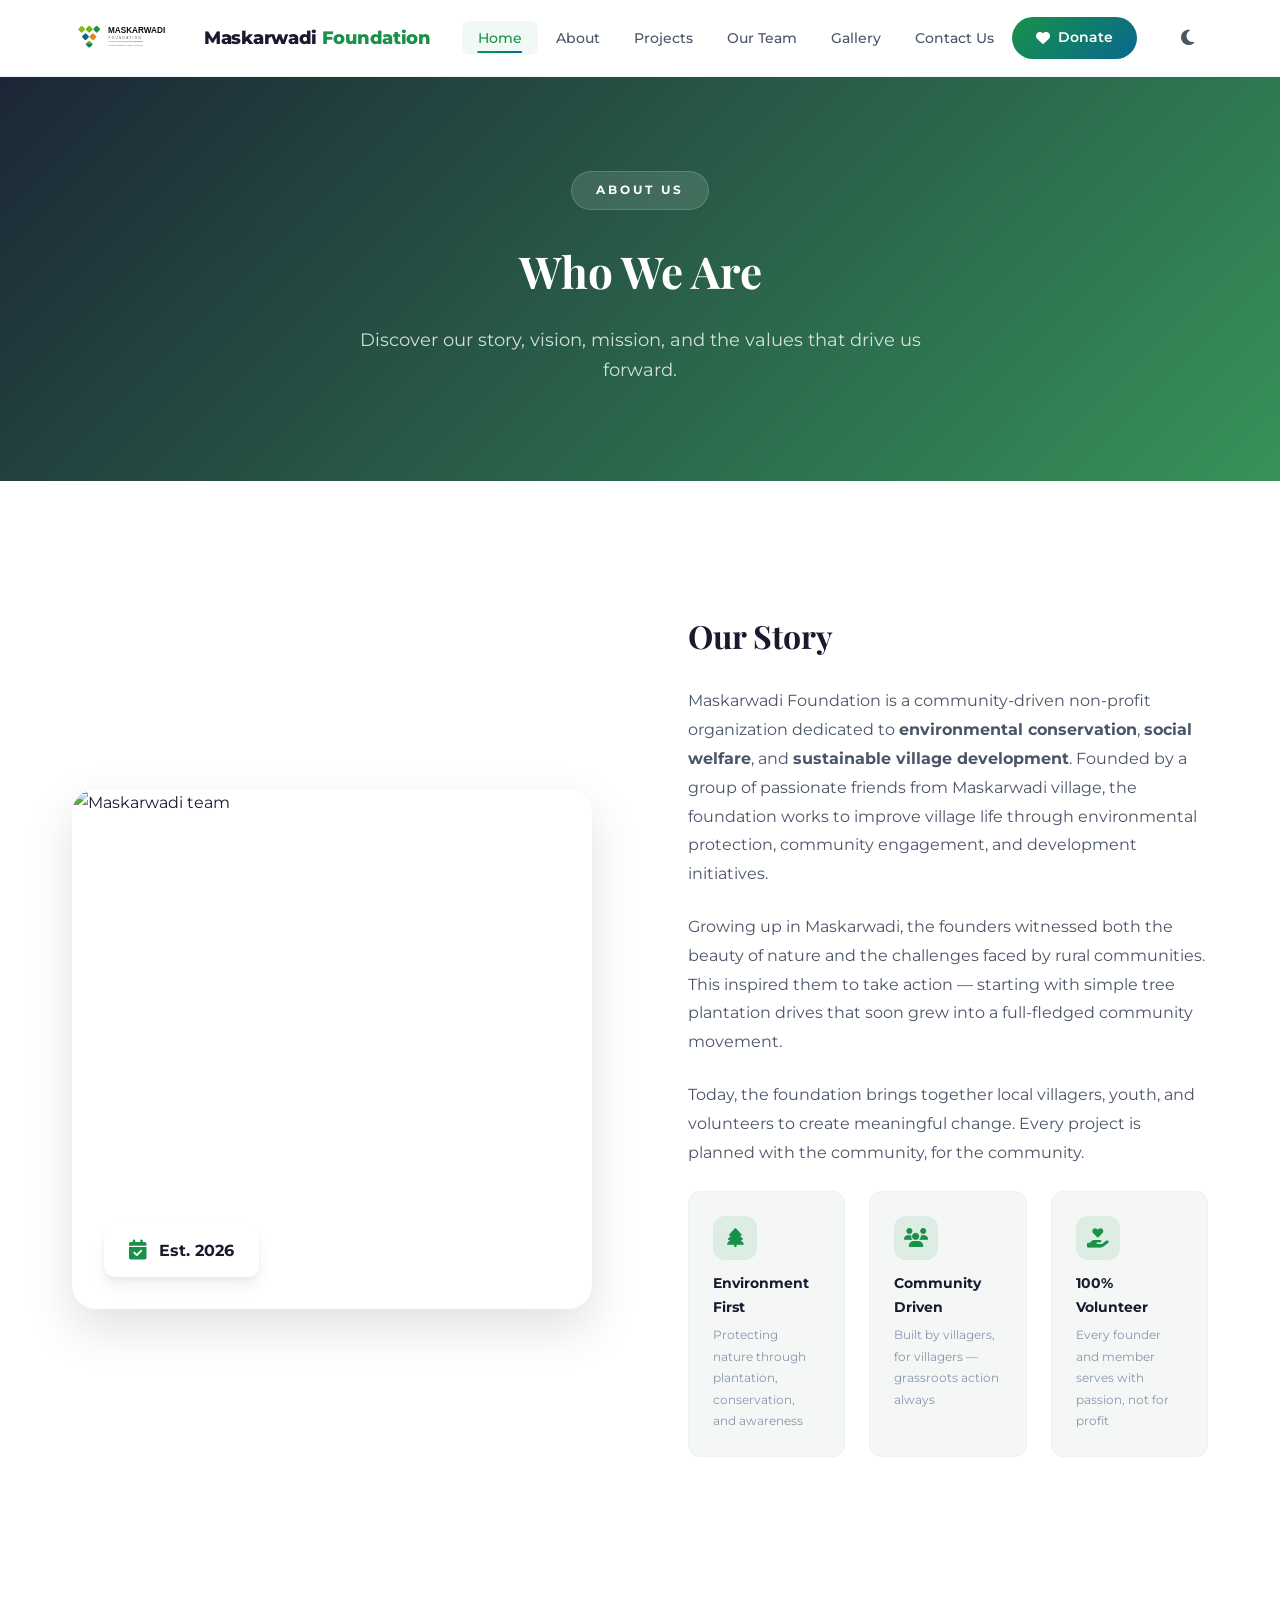
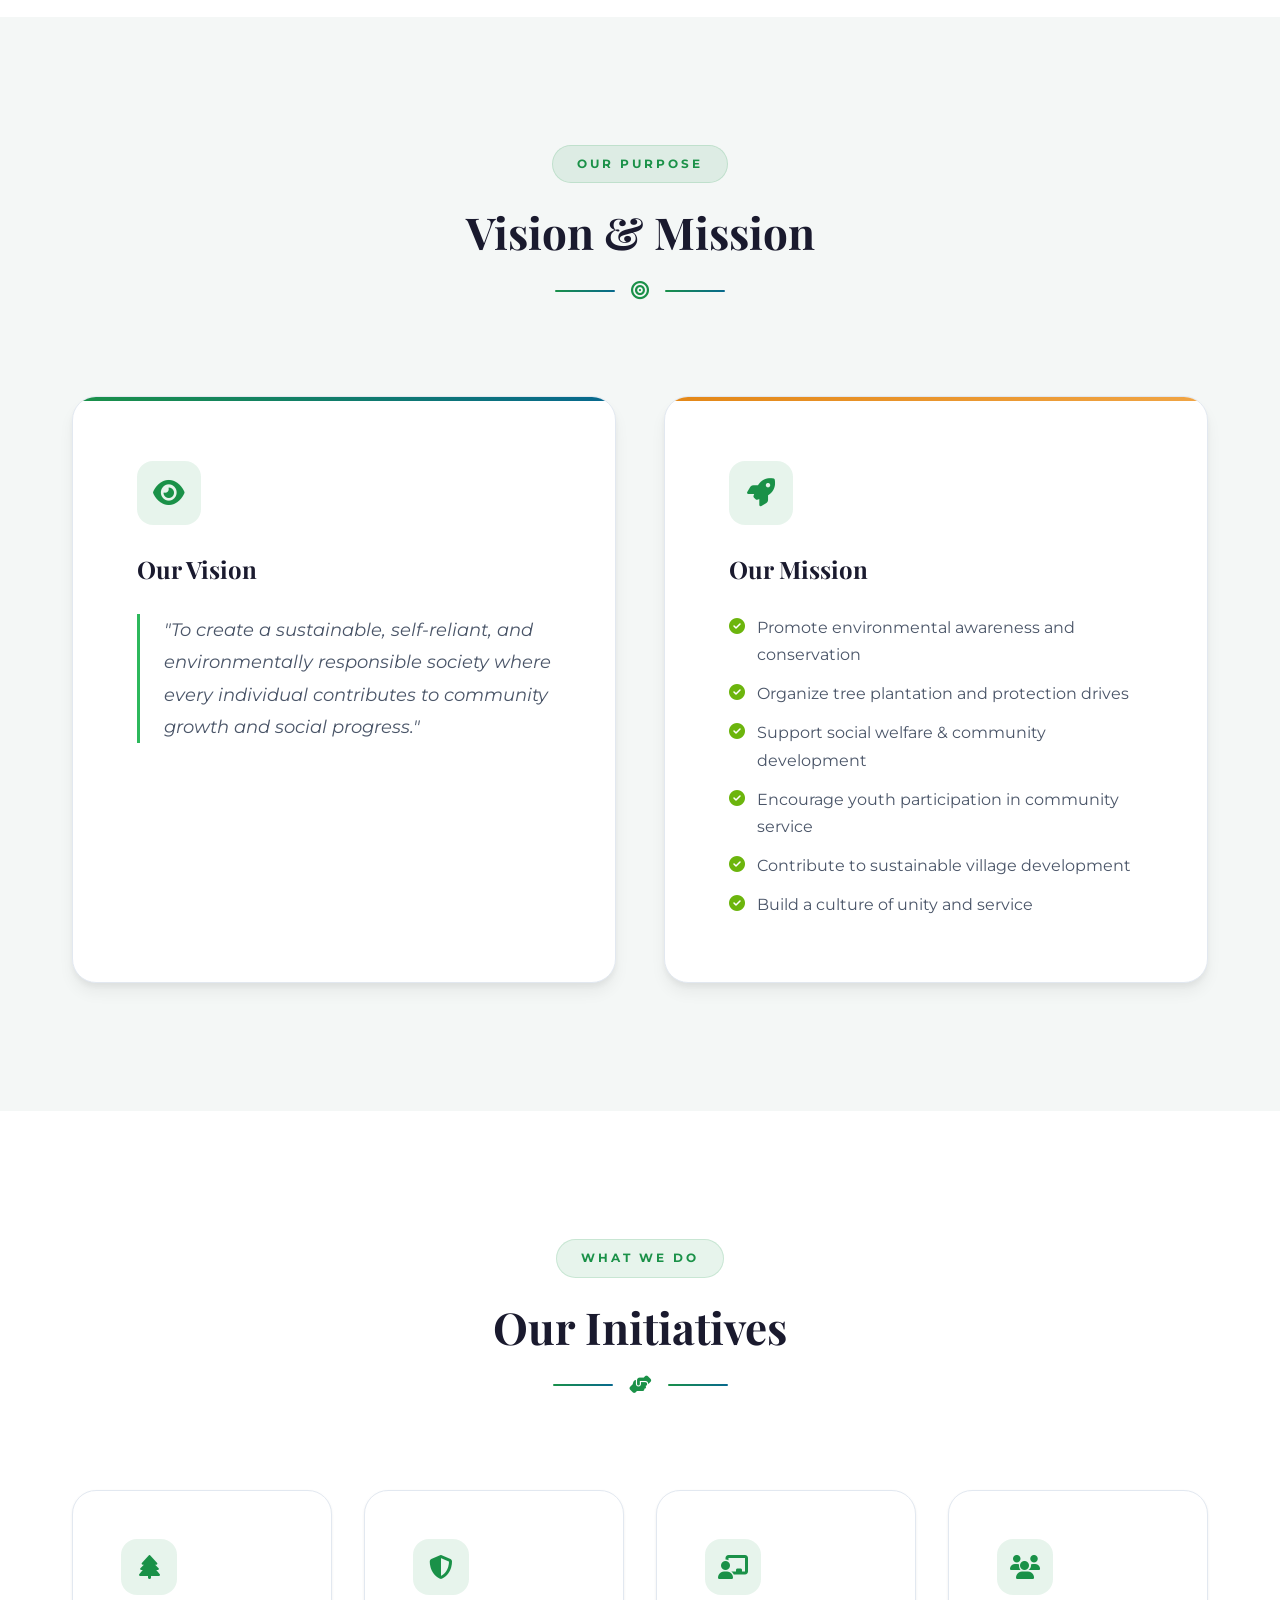
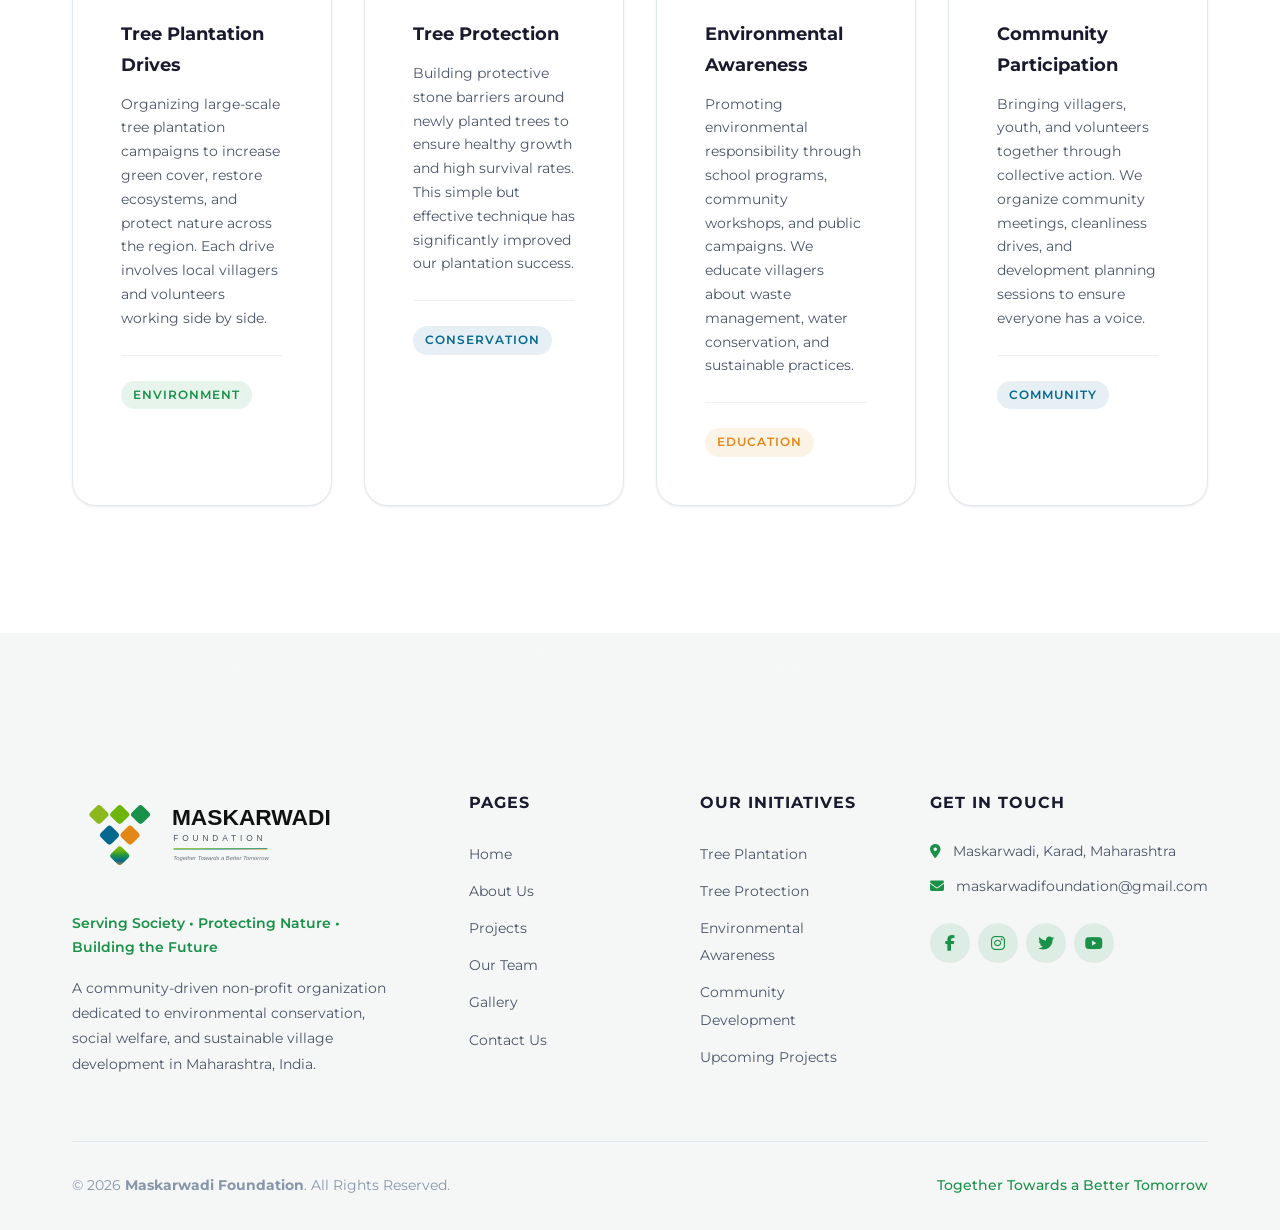
==== about/index.html @ c869dfe1 "SEO-friendly URLs update" ====
<!DOCTYPE html>
<html lang="en" class="light-mode">
<head>
  <meta charset="UTF-8">
  <meta name="viewport" content="width=device-width, initial-scale=1.0">
  <meta name="description" content="Learn about Maskarwadi Foundation — our story, vision, mission, and the team behind our environmental and community work in Maharashtra.">
  <title>About Us — Maskarwadi Foundation</title>
  <link rel="preconnect" href="https://fonts.googleapis.com">
  <link rel="preconnect" href="https://fonts.gstatic.com" crossorigin>
  <link href="https://fonts.googleapis.com/css2?family=Montserrat:wght@300;400;500;600;700;800;900&family=Playfair+Display:ital,wght@0,600;0,700;1,500&display=swap" rel="stylesheet">
  <link rel="stylesheet" href="https://cdnjs.cloudflare.com/ajax/libs/font-awesome/6.5.0/css/all.min.css">
  <link rel="stylesheet" href="https://unpkg.com/aos@next/dist/aos.css">
  <link rel="stylesheet" href="../css/styles.css">
</head>
<body>
  <button id="scrollToTop" class="scroll-to-top" aria-label="Scroll to top"><i class="fas fa-arrow-up"></i></button>

  <div id="preloader">
    <div class="loader"><div class="loader-ring"></div><div class="loader-ring"></div><div class="loader-ring"></div></div>
    <img src="../images/logo.svg" alt="Maskarwadi Foundation" class="loader-logo">
  </div>

  <!-- HEADER -->
  <header class="header" id="header">
    <div class="container nav-container">
      <a href="../index.html" class="logo">
        <img src="../images/logo.svg" alt="Maskarwadi Foundation" class="logo-img" height="38">
        <span class="logo-text">Maskarwadi <span class="logo-highlight">Foundation</span></span>
      </a>
      <nav class="navbar" id="navbar" aria-label="Main navigation">
        <ul class="nav-menu" id="navMenu">
          <li class="nav-item"><a href="../index.html" class="nav-link">Home</a></li>
          <li class="nav-item"><a href="about/" class="nav-link active">About</a></li>
          <li class="nav-item"><a href="../projects/" class="nav-link">Projects</a></li>
          <li class="nav-item"><a href="../team/" class="nav-link">Our Team</a></li>
          <li class="nav-item"><a href="../gallery/" class="nav-link">Gallery</a></li>
          <li class="nav-item"><a href="../contact/" class="nav-link">Contact Us</a></li>
          <li class="nav-item"><a href="../contact/#donate" class="nav-link nav-donate-btn"><i class="fas fa-heart"></i> Donate</a></li>
        </ul>
      </nav>
      <div class="nav-actions">
        <button id="themeToggle" class="theme-toggle" aria-label="Toggle dark/light mode"><i class="fas fa-sun"></i><i class="fas fa-moon"></i></button>
        <button class="menu-toggle" id="menuToggle" aria-label="Toggle navigation" aria-expanded="false"><span class="bar"></span><span class="bar"></span><span class="bar"></span></button>
      </div>
    </div>
  </header>

  <main>
    <!-- PAGE HERO -->
    <section class="page-hero">
      <div class="page-hero-bg" style="background-image: url('https://images.unsplash.com/photo-1559027615-cd4628902d4a?ixlib=rb-4.0.3&auto=format&fit=crop&w=1920&q=80');"></div>
      <div class="page-hero-overlay"></div>
      <div class="container page-hero-content">
        <span class="page-hero-badge" data-aos="fade-down">About Us</span>
        <h1 data-aos="fade-up">Who We Are</h1>
        <p data-aos="fade-up" data-aos-delay="100">Discover our story, vision, mission, and the values that drive us forward.</p>
      </div>
    </section>

    <!-- ABOUT DETAILED -->
    <section class="section">
      <div class="container">
        <div class="about-content">
          <div class="about-image" data-aos="fade-right">
            <div class="about-image-wrapper">
              <img src="https://images.unsplash.com/photo-1542601906990-b4d3fb778b09?ixlib=rb-4.0.3&auto=format&fit=crop&w=800&q=80" alt="Maskarwadi team" loading="lazy">
              <div class="about-image-badge"><i class="fas fa-calendar-check"></i><span>Est. 2026</span></div>
            </div>
          </div>
          <div class="about-text" data-aos="fade-left">
            <h3>Our Story</h3>
            <p>Maskarwadi Foundation is a community-driven non-profit organization dedicated to <strong>environmental conservation</strong>, <strong>social welfare</strong>, and <strong>sustainable village development</strong>. Founded by a group of passionate friends from Maskarwadi village, the foundation works to improve village life through environmental protection, community engagement, and development initiatives.</p>
            <p>Growing up in Maskarwadi, the founders witnessed both the beauty of nature and the challenges faced by rural communities. This inspired them to take action — starting with simple tree plantation drives that soon grew into a full-fledged community movement.</p>
            <p>Today, the foundation brings together local villagers, youth, and volunteers to create meaningful change. Every project is planned with the community, for the community.</p>

            <div class="about-features">
              <div class="about-feature">
                <span class="feature-icon"><i class="fas fa-tree"></i></span>
                <div>
                  <h4>Environment First</h4>
                  <p>Protecting nature through plantation, conservation, and awareness</p>
                </div>
              </div>
              <div class="about-feature">
                <span class="feature-icon"><i class="fas fa-users"></i></span>
                <div>
                  <h4>Community Driven</h4>
                  <p>Built by villagers, for villagers — grassroots action always</p>
                </div>
              </div>
              <div class="about-feature">
                <span class="feature-icon"><i class="fas fa-hand-holding-heart"></i></span>
                <div>
                  <h4>100% Volunteer</h4>
                  <p>Every founder and member serves with passion, not for profit</p>
                </div>
              </div>
            </div>
          </div>
        </div>
      </div>
    </section>

    <!-- VISION & MISSION -->
    <section class="section vision-section" id="vision">
      <div class="container">
        <div class="section-header" data-aos="fade-up">
          <span class="section-tag">Our Purpose</span>
          <h2 class="section-title">Vision &amp; Mission</h2>
          <div class="section-divider">
            <span class="divider-line"></span>
            <i class="fas fa-bullseye divider-icon"></i>
            <span class="divider-line"></span>
          </div>
        </div>

        <div class="vm-grid">
          <div class="vm-card vision-card" data-aos="flip-left">
            <div class="vm-icon"><i class="fas fa-eye"></i></div>
            <h3>Our Vision</h3>
            <blockquote>"To create a sustainable, self-reliant, and environmentally responsible society where every individual contributes to community growth and social progress."</blockquote>
          </div>
          <div class="vm-card mission-card" data-aos="flip-right">
            <div class="vm-icon"><i class="fas fa-rocket"></i></div>
            <h3>Our Mission</h3>
            <ul class="mission-list">
              <li><i class="fas fa-check-circle"></i> Promote environmental awareness and conservation</li>
              <li><i class="fas fa-check-circle"></i> Organize tree plantation and protection drives</li>
              <li><i class="fas fa-check-circle"></i> Support social welfare &amp; community development</li>
              <li><i class="fas fa-check-circle"></i> Encourage youth participation in community service</li>
              <li><i class="fas fa-check-circle"></i> Contribute to sustainable village development</li>
              <li><i class="fas fa-check-circle"></i> Build a culture of unity and service</li>
            </ul>
          </div>
        </div>
      </div>
    </section>

    <!-- OUR WORK -->
    <section class="section work-section" id="work">
      <div class="container">
        <div class="section-header" data-aos="fade-up">
          <span class="section-tag">What We Do</span>
          <h2 class="section-title">Our Initiatives</h2>
          <div class="section-divider">
            <span class="divider-line"></span>
            <i class="fas fa-hands-helping divider-icon"></i>
            <span class="divider-line"></span>
          </div>
        </div>
        <div class="work-grid">
          <div class="work-card" data-aos="fade-up" data-aos-delay="50">
            <div class="work-card-inner">
              <div class="work-icon"><i class="fas fa-tree"></i></div>
              <h3>Tree Plantation Drives</h3>
              <p>Organizing large-scale tree plantation campaigns to increase green cover, restore ecosystems, and protect nature across the region. Each drive involves local villagers and volunteers working side by side.</p>
              <div class="work-card-footer"><span class="work-tag work-tag-green">Environment</span></div>
            </div>
          </div>
          <div class="work-card" data-aos="fade-up" data-aos-delay="150">
            <div class="work-card-inner">
              <div class="work-icon"><i class="fas fa-shield-alt"></i></div>
              <h3>Tree Protection</h3>
              <p>Building protective stone barriers around newly planted trees to ensure healthy growth and high survival rates. This simple but effective technique has significantly improved our plantation success.</p>
              <div class="work-card-footer"><span class="work-tag work-tag-teal">Conservation</span></div>
            </div>
          </div>
          <div class="work-card" data-aos="fade-up" data-aos-delay="250">
            <div class="work-card-inner">
              <div class="work-icon"><i class="fas fa-chalkboard-teacher"></i></div>
              <h3>Environmental Awareness</h3>
              <p>Promoting environmental responsibility through school programs, community workshops, and public campaigns. We educate villagers about waste management, water conservation, and sustainable practices.</p>
              <div class="work-card-footer"><span class="work-tag work-tag-orange">Education</span></div>
            </div>
          </div>
          <div class="work-card" data-aos="fade-up" data-aos-delay="350">
            <div class="work-card-inner">
              <div class="work-icon"><i class="fas fa-users"></i></div>
              <h3>Community Participation</h3>
              <p>Bringing villagers, youth, and volunteers together through collective action. We organize community meetings, cleanliness drives, and development planning sessions to ensure everyone has a voice.</p>
              <div class="work-card-footer"><span class="work-tag work-tag-blue">Community</span></div>
            </div>
          </div>
        </div>
      </div>
    </section>
  </main>

  <!-- FOOTER -->
  <footer class="footer">
    <div class="footer-wave"><svg viewBox="0 0 1440 60" fill="none" xmlns="http://www.w3.org/2000/svg"><path d="M0 30C240 60 480 0 720 30C960 60 1200 0 1440 30V60H0V30Z" fill="currentColor"/></svg></div>
    <div class="container">
      <div class="footer-grid">
        <div class="footer-brand">
          <img src="../images/logo.svg" alt="Maskarwadi Foundation" class="footer-logo-svg" height="45">
          <p class="footer-tagline">Serving Society • Protecting Nature • Building the Future</p>
          <p class="footer-desc">A community-driven non-profit organization dedicated to environmental conservation, social welfare, and sustainable village development in Maharashtra, India.</p>
        </div>
        <div class="footer-links">
          <h4>Pages</h4>
          <ul>
            <li><a href="../index.html">Home</a></li>
            <li><a href="about/">About Us</a></li>
            <li><a href="../projects/">Projects</a></li>
            <li><a href="../team/">Our Team</a></li>
            <li><a href="../gallery/">Gallery</a></li>
            <li><a href="../contact/">Contact Us</a></li>
          </ul>
        </div>
        <div class="footer-links">
          <h4>Our Initiatives</h4>
          <ul>
            <li><a href="#work">Tree Plantation</a></li>
            <li><a href="#work">Tree Protection</a></li>
            <li><a href="#work">Environmental Awareness</a></li>
            <li><a href="#work">Community Development</a></li>
            <li><a href="../projects/">Upcoming Projects</a></li>
          </ul>
        </div>
        <div class="footer-contact">
          <h4>Get in Touch</h4>
          <ul>
            <li><i class="fas fa-map-marker-alt"></i> Maskarwadi, Karad, Maharashtra</li>
            <li><i class="fas fa-envelope"></i> <a href="mailto:maskarwadifoundation@gmail.com">maskarwadifoundation@gmail.com</a></li>
          </ul>
          <div class="footer-social">
            <a href="#" aria-label="Facebook"><i class="fab fa-facebook-f"></i></a>
            <a href="#" aria-label="Instagram"><i class="fab fa-instagram"></i></a>
            <a href="#" aria-label="Twitter"><i class="fab fa-twitter"></i></a>
            <a href="#" aria-label="YouTube"><i class="fab fa-youtube"></i></a>
          </div>
        </div>
      </div>
      <div class="footer-bottom">
        <p>&copy; 2026 <strong>Maskarwadi Foundation</strong>. All Rights Reserved.</p>
        <p class="footer-bottom-tagline">Together Towards a Better Tomorrow</p>
      </div>
    </div>
  </footer>

  <script src="https://unpkg.com/aos@next/dist/aos.js"></script>
  <script src="../js/script.js"></script>
</body>
</html>
---- css/styles.css ----
/* =============================================
   MASKARWADI FOUNDATION
   Brand Colors (from logo)
   #8bb81c — Light Green
   #6cb50d — Vibrant Green
   #1a9148 — Forest Green (Primary)
   #07688f — Teal Blue (Secondary)
   #e38717 — Warm Amber (Accent)
   ============================================= */

/* ===== CSS Variables ===== */
:root {
  /* === Brand Colors === */
  --color-primary: #1a9148;
  --color-primary-dark: #0f6b33;
  --color-primary-light: #2db85c;
  --color-secondary: #07688f;
  --color-secondary-dark: #054b6b;
  --color-secondary-light: #0a8fc4;
  --color-accent: #e38717;
  --color-accent-dark: #c47112;
  --color-accent-light: #f0a545;
  --color-green-light: #8bb81c;
  --color-green-vibrant: #6cb50d;

  /* === Gradients === */
  --gradient-primary: linear-gradient(135deg, #1a9148 0%, #07688f 100%);
  --gradient-primary-reverse: linear-gradient(135deg, #07688f 0%, #1a9148 100%);
  --gradient-accent: linear-gradient(135deg, #e38717 0%, #f0a545 100%);
  --gradient-green: linear-gradient(135deg, #8bb81c 0%, #6cb50d 100%);
  --gradient-dark: linear-gradient(135deg, #0a1628 0%, #1a2a3a 100%);
  --gradient-hero: linear-gradient(135deg, rgba(10, 22, 40, 0.92) 0%, rgba(26, 145, 72, 0.85) 100%);

  /* === Neutral Colors === */
  --color-bg: #ffffff;
  --color-bg-alt: #f4f7f6;
  --color-bg-card: #ffffff;
  --color-text: #1a1a2e;
  --color-text-secondary: #4a5568;
  --color-text-muted: #8896ab;
  --color-border: #e2e8f0;
  --color-border-light: #edf2f7;

  /* === Glassmorphism === */
  --glass-bg: rgba(255, 255, 255, 0.85);
  --glass-border: rgba(255, 255, 255, 0.3);
  --glass-shadow: 0 8px 32px rgba(0, 0, 0, 0.08);

  /* === Shadows === */
  --shadow-sm: 0 1px 3px rgba(0, 0, 0, 0.06), 0 1px 2px rgba(0, 0, 0, 0.04);
  --shadow-md: 0 4px 6px rgba(0, 0, 0, 0.05), 0 10px 15px rgba(0, 0, 0, 0.05);
  --shadow-lg: 0 10px 25px rgba(0, 0, 0, 0.08), 0 20px 40px rgba(0, 0, 0, 0.05);
  --shadow-xl: 0 20px 50px rgba(0, 0, 0, 0.12);
  --shadow-glow: 0 0 30px rgba(26, 145, 72, 0.15);

  /* === Typography === */
  --font-primary: 'Montserrat', -apple-system, BlinkMacSystemFont, 'Segoe UI', sans-serif;
  --font-heading: 'Playfair Display', Georgia, serif;
  --font-size-xs: 0.75rem;
  --font-size-sm: 0.875rem;
  --font-size-base: 1rem;
  --font-size-lg: 1.125rem;
  --font-size-xl: 1.25rem;
  --font-size-2xl: 1.5rem;
  --font-size-3xl: 2rem;
  --font-size-4xl: 2.75rem;
  --font-size-5xl: 3.75rem;

  /* === Spacing === */
  --spacing-xs: 0.5rem;
  --spacing-sm: 0.75rem;
  --spacing-md: 1rem;
  --spacing-lg: 1.5rem;
  --spacing-xl: 2rem;
  --spacing-2xl: 3rem;
  --spacing-3xl: 4rem;
  --spacing-4xl: 6rem;
  --spacing-5xl: 8rem;

  /* === Border Radius === */
  --radius-sm: 8px;
  --radius-md: 12px;
  --radius-lg: 16px;
  --radius-xl: 24px;
  --radius-full: 50%;

  /* === Transitions === */
  --transition-fast: 0.2s cubic-bezier(0.4, 0, 0.2, 1);
  --transition-base: 0.3s cubic-bezier(0.4, 0, 0.2, 1);
  --transition-slow: 0.5s cubic-bezier(0.4, 0, 0.2, 1);
  --transition-spring: 0.6s cubic-bezier(0.68, -0.55, 0.265, 1.55);

  /* === Container === */
  --container-max: 1200px;
}

/* ===== Dark Mode ===== */
.dark-mode {
  --color-bg: #0a0e1a;
  --color-bg-alt: #111827;
  --color-bg-card: #1a1f2e;
  --color-text: #e2e8f0;
  --color-text-secondary: #a0aec0;
  --color-text-muted: #64748b;
  --color-border: #2a3040;
  --color-border-light: #1f2638;
  --glass-bg: rgba(26, 31, 46, 0.9);
  --glass-border: rgba(255, 255, 255, 0.06);
  --glass-shadow: 0 8px 32px rgba(0, 0, 0, 0.4);
  --shadow-sm: 0 1px 3px rgba(0, 0, 0, 0.3);
  --shadow-md: 0 4px 6px rgba(0, 0, 0, 0.35);
  --shadow-lg: 0 10px 25px rgba(0, 0, 0, 0.4);
  --shadow-xl: 0 20px 50px rgba(0, 0, 0, 0.5);
  --gradient-hero: linear-gradient(135deg, rgba(0, 0, 0, 0.95) 0%, rgba(15, 107, 51, 0.9) 100%);
  --color-primary-lightest: rgba(26, 145, 72, 0.2);
}

/* ===== Reset & Base ===== */
*, *::before, *::after {
  margin: 0;
  padding: 0;
  box-sizing: border-box;
}

html {
  scroll-behavior: smooth;
  scroll-padding-top: 80px;
  font-size: 16px;
}

body {
  font-family: var(--font-primary);
  font-size: var(--font-size-base);
  line-height: 1.7;
  color: var(--color-text);
  background: var(--color-bg);
  overflow-x: hidden;
  -webkit-font-smoothing: antialiased;
  -moz-osx-font-smoothing: grayscale;
  transition: background var(--transition-base), color var(--transition-base);
}

a { color: var(--color-primary); text-decoration: none; transition: color var(--transition-fast); }
a:hover { color: var(--color-primary-light); }
ul { list-style: none; }
img { max-width: 100%; height: auto; display: block; }

.container {
  width: 100%;
  max-width: var(--container-max);
  margin: 0 auto;
  padding: 0 var(--spacing-xl);
}

/* ===== Selection ===== */
::selection { background: var(--color-primary); color: #fff; }

/* ===== Scrollbar ===== */
::-webkit-scrollbar { width: 8px; }
::-webkit-scrollbar-track { background: var(--color-bg-alt); }
::-webkit-scrollbar-thumb { background: var(--color-primary-light); border-radius: 4px; }
::-webkit-scrollbar-thumb:hover { background: var(--color-primary); }

/* ===== Preloader ===== */
#preloader {
  position: fixed; inset: 0; z-index: 99999;
  background: var(--color-bg);
  display: flex; flex-direction: column; align-items: center; justify-content: center;
  transition: opacity 0.6s ease, visibility 0.6s ease;
  gap: var(--spacing-xl);
}
#preloader.hidden { opacity: 0; visibility: hidden; pointer-events: none; }

.loader { position: relative; width: 80px; height: 80px; }
.loader-ring {
  position: absolute; inset: 0;
  border: 3px solid transparent;
  border-top-color: var(--color-primary);
  border-radius: 50%;
  animation: spin 1.2s linear infinite;
}
.loader-ring:nth-child(2) {
  inset: 8px;
  border-top-color: var(--color-secondary);
  animation-duration: 1.5s;
  animation-direction: reverse;
}
.loader-ring:nth-child(3) {
  inset: 16px;
  border-top-color: var(--color-accent);
  animation-duration: 1.8s;
}
@keyframes spin { to { transform: rotate(360deg); } }

.loader-logo { height: 32px; opacity: 0.6; }

/* ===== Buttons ===== */
.btn {
  display: inline-flex; align-items: center; justify-content: center; gap: 0.5rem;
  padding: 0.875rem 2rem;
  font-family: var(--font-primary);
  font-size: var(--font-size-sm);
  font-weight: 600;
  letter-spacing: 0.3px;
  border: none; border-radius: 50px;
  cursor: pointer;
  transition: all var(--transition-base);
  text-decoration: none;
  position: relative;
  overflow: hidden;
}
.btn::before {
  content: ''; position: absolute; inset: 0;
  background: rgba(255,255,255,0.12);
  transform: translateX(-100%) skewX(-15deg);
  transition: transform 0.6s ease;
}
.btn:hover::before { transform: translateX(100%) skewX(-15deg); }

.btn-primary {
  background: var(--gradient-primary);
  color: #fff;
  box-shadow: 0 4px 20px rgba(26, 145, 72, 0.3);
}
.btn-primary:hover {
  box-shadow: 0 8px 30px rgba(26, 145, 72, 0.45);
  transform: translateY(-2px);
  color: #fff;
}

.btn-secondary {
  background: transparent;
  color: #fff;
  border: 2px solid rgba(255,255,255,0.5);
  -webkit-backdrop-filter: blur(4px);
  backdrop-filter: blur(4px);
}
.btn-secondary:hover { background: rgba(255,255,255,0.12); border-color: #fff; color: #fff; transform: translateY(-2px); }

.btn-ghost {
  background: rgba(255,255,255,0.08);
  color: #fff;
  border: none;
  -webkit-backdrop-filter: blur(4px);
  backdrop-filter: blur(4px);
}
.btn-ghost:hover { background: rgba(255,255,255,0.18); color: #fff; transform: translateY(-2px); }

.btn-block { width: 100%; }

/* ===== Section ===== */
.section { padding: var(--spacing-5xl) 0; position: relative; }

.section-header { text-align: center; margin-bottom: var(--spacing-4xl); }
.section-tag {
  display: inline-flex; align-items: center; gap: 0.5rem;
  font-size: var(--font-size-xs);
  font-weight: 700;
  text-transform: uppercase;
  letter-spacing: 3px;
  color: var(--color-primary);
  background: rgba(26, 145, 72, 0.1);
  padding: 0.5rem 1.5rem;
  border-radius: 50px;
  margin-bottom: var(--spacing-lg);
  border: 1px solid rgba(26, 145, 72, 0.15);
}
.section-title {
  font-family: var(--font-heading);
  font-size: var(--font-size-4xl);
  font-weight: 700;
  color: var(--color-text);
  margin-bottom: var(--spacing-lg);
  line-height: 1.15;
}
.section-divider { display: flex; align-items: center; justify-content: center; gap: var(--spacing-md); }
.divider-line { display: block; width: 60px; height: 2px; background: var(--gradient-primary); border-radius: 2px; }
.divider-icon { color: var(--color-primary); font-size: var(--font-size-lg); }

/* ===== Navigation ===== */
.header {
  position: fixed; top: 0; left: 0; right: 0; z-index: 1000;
  background: var(--glass-bg);
  backdrop-filter: blur(16px); -webkit-backdrop-filter: blur(16px);
  border-bottom: 1px solid var(--glass-border);
  transition: all var(--transition-base);
}
.header.scrolled { box-shadow: var(--shadow-lg); }

.nav-container {
  display: flex; align-items: center; justify-content: space-between;
  height: 76px;
}

.logo { display: flex; align-items: center; gap: 0.75rem; text-decoration: none; }
.logo-img { height: 36px; width: auto; }
.logo-text {
  font-family: var(--font-primary);
  font-size: var(--font-size-lg);
  font-weight: 800;
  color: var(--color-text);
  letter-spacing: -0.3px;
}
.logo-highlight { color: var(--color-primary); }

.nav-menu { display: flex; align-items: center; gap: 0.125rem; }
.nav-link {
  padding: 0.5rem 1rem;
  font-size: var(--font-size-sm);
  font-weight: 500;
  color: var(--color-text-secondary);
  border-radius: var(--radius-sm);
  transition: all var(--transition-fast);
  position: relative;
}
.nav-link::after {
  content: ''; position: absolute; bottom: 2px; left: 50%;
  width: 0; height: 2px;
  background: var(--gradient-primary);
  border-radius: 2px;
  transition: all var(--transition-base);
  transform: translateX(-50%);
}
.nav-link:hover, .nav-link.active { color: var(--color-primary); background: rgba(26, 145, 72, 0.06); }
.nav-link:hover::after, .nav-link.active::after { width: 60%; }

.nav-donate-btn {
  background: var(--gradient-primary) !important;
  color: #fff !important;
  padding: 0.6rem 1.5rem !important;
  border-radius: 50px;
  font-weight: 600;
  display: flex; align-items: center; gap: 0.5rem;
}
.nav-donate-btn::after { display: none; }
.nav-donate-btn:hover { box-shadow: 0 4px 20px rgba(26, 145, 72, 0.4); transform: translateY(-1px); }

/* ===== Theme Toggle ===== */
.nav-actions { display: flex; align-items: center; gap: 0.25rem; }
.theme-toggle {
  background: none; border: none; cursor: pointer;
  width: 40px; height: 40px; border-radius: var(--radius-full);
  display: flex; align-items: center; justify-content: center;
  color: var(--color-text-secondary); font-size: 1.1rem;
  transition: all var(--transition-fast);
}
.theme-toggle:hover { background: rgba(26, 145, 72, 0.1); color: var(--color-primary); }
.theme-toggle .fa-sun { display: none; }
.theme-toggle .fa-moon { display: block; }
.dark-mode .theme-toggle .fa-sun { display: block; }
.dark-mode .theme-toggle .fa-moon { display: none; }

/* ===== Mobile Menu ===== */
.menu-toggle {
  display: none; flex-direction: column; justify-content: center; align-items: center;
  gap: 5px; width: 40px; height: 40px;
  background: none; border: none; cursor: pointer;
  padding: 8px; border-radius: var(--radius-sm);
}
.bar { display: block; width: 22px; height: 2px; background: var(--color-text); border-radius: 2px; transition: all var(--transition-base); }
.menu-toggle.active .bar:nth-child(1) { transform: rotate(45deg) translate(5px, 5px); }
.menu-toggle.active .bar:nth-child(2) { opacity: 0; }
.menu-toggle.active .bar:nth-child(3) { transform: rotate(-45deg) translate(5px, -5px); }

/* ===== Hero ===== */
.hero {
  position: relative; min-height: 100vh;
  display: flex; align-items: center; justify-content: center;
  overflow: hidden;
}
.hero-overlay {
  position: absolute; inset: 0;
  background: var(--gradient-hero);
  z-index: 2;
}
.hero-bg-slideshow { position: absolute; inset: 0; z-index: 1; }
.slide {
  position: absolute; inset: 0;
  background-size: cover; background-position: center;
  opacity: 0;
  transition: opacity 1.5s ease-in-out, transform 1.5s ease;
  transform: scale(1.08);
}
.slide.active { opacity: 1; transform: scale(1); }

.hero-content {
  position: relative; z-index: 3;
  text-align: center;
  max-width: 900px;
  padding: var(--spacing-4xl) 0;
}
.hero-badge {
  display: inline-flex; align-items: center; gap: 0.5rem;
  font-size: var(--font-size-xs); font-weight: 700;
  text-transform: uppercase; letter-spacing: 3px;
  color: #fff;
  background: rgba(255,255,255,0.1);
  -webkit-backdrop-filter: blur(10px);
  backdrop-filter: blur(10px);
  padding: 0.5rem 1.5rem;
  border-radius: 50px;
  margin-bottom: var(--spacing-xl);
  border: 1px solid rgba(255,255,255,0.15);
}
.hero-title {
  font-family: var(--font-heading);
  font-size: var(--font-size-5xl);
  font-weight: 700;
  color: #fff;
  line-height: 1.1;
  margin-bottom: var(--spacing-lg);
}
.hero-highlight {
  background: linear-gradient(135deg, #8bb81c, #6cb50d, #1a9148);
  -webkit-background-clip: text;
  -webkit-text-fill-color: transparent;
  background-clip: text;
}
.hero-subtitle {
  font-size: var(--font-size-lg);
  font-weight: 300;
  color: rgba(255,255,255,0.85);
  margin-bottom: var(--spacing-2xl);
  max-width: 650px;
  margin-left: auto; margin-right: auto;
  line-height: 1.8;
}
.hero-buttons { display: flex; gap: var(--spacing-md); justify-content: center; flex-wrap: wrap; }

.hero-scroll-indicator {
  position: absolute; bottom: 40px; left: 50%; transform: translateX(-50%);
  z-index: 3;
  display: flex; flex-direction: column; align-items: center; gap: 0.75rem;
  color: rgba(255,255,255,0.5);
  font-size: var(--font-size-xs); letter-spacing: 2px; text-transform: uppercase;
}
.scroll-mouse { width: 24px; height: 38px; border: 2px solid rgba(255,255,255,0.4); border-radius: 12px; position: relative; }
.scroll-wheel {
  width: 4px; height: 8px; background: rgba(255,255,255,0.7);
  border-radius: 2px; position: absolute; top: 6px; left: 50%; transform: translateX(-50%);
  animation: scrollAnim 2s ease-in-out infinite;
}
@keyframes scrollAnim {
  0% { transform: translateX(-50%) translateY(0); opacity: 1; }
  100% { transform: translateX(-50%) translateY(16px); opacity: 0; }
}

/* ===== About ===== */
.about-content { display: grid; grid-template-columns: 1fr 1fr; gap: var(--spacing-4xl); align-items: center; }

.about-image-wrapper {
  position: relative;
  border-radius: var(--radius-xl);
  overflow: hidden;
  box-shadow: var(--shadow-xl);
}
.about-image-wrapper img {
  width: 100%; height: 520px; object-fit: cover;
  transition: transform var(--transition-slow);
}
.about-image-wrapper:hover img { transform: scale(1.04); }

.about-image-badge {
  position: absolute; bottom: var(--spacing-xl); left: var(--spacing-xl);
  background: rgba(255,255,255,0.9); -webkit-backdrop-filter: blur(12px); backdrop-filter: blur(12px);
  padding: 0.75rem 1.5rem; border-radius: var(--radius-md);
  display: flex; align-items: center; gap: 0.75rem;
  font-weight: 700; color: var(--color-text);
  border: 1px solid rgba(255,255,255,0.3);
  box-shadow: var(--shadow-md);
}
.about-image-badge i { font-size: 1.25rem; color: var(--color-primary); }

.about-text h3 {
  font-family: var(--font-heading);
  font-size: var(--font-size-3xl);
  color: var(--color-text);
  margin-bottom: var(--spacing-lg);
}
.about-text p {
  color: var(--color-text-secondary);
  margin-bottom: var(--spacing-lg);
  line-height: 1.8;
}

.about-features { display: grid; grid-template-columns: 1fr 1fr 1fr; gap: var(--spacing-lg); margin-bottom: var(--spacing-xl); }
.about-feature {
  padding: var(--spacing-lg);
  background: var(--color-bg-alt);
  border-radius: var(--radius-md);
  border: 1px solid var(--color-border-light);
  transition: all var(--transition-base);
}
.about-feature:hover { box-shadow: var(--shadow-md); transform: translateY(-2px); }
.feature-icon {
  width: 44px; height: 44px; border-radius: var(--radius-md);
  background: rgba(26, 145, 72, 0.1);
  display: flex; align-items: center; justify-content: center;
  color: var(--color-primary); font-size: 1.2rem;
  margin-bottom: var(--spacing-sm);
}
.about-feature h4 { font-size: var(--font-size-sm); font-weight: 700; color: var(--color-text); margin-bottom: 0.25rem; }
.about-feature p { font-size: var(--font-size-xs); color: var(--color-text-muted); margin-bottom: 0; }

/* ===== Vision & Mission ===== */
.vision-section { background: var(--color-bg-alt); }
.vm-grid { display: grid; grid-template-columns: 1fr 1fr; gap: var(--spacing-2xl); }
.vm-card {
  background: var(--color-bg-card);
  border-radius: var(--radius-xl);
  padding: var(--spacing-3xl);
  box-shadow: var(--shadow-md);
  border: 1px solid var(--color-border);
  transition: all var(--transition-base);
  position: relative; overflow: hidden;
}
.vm-card::before {
  content: ''; position: absolute; top: 0; left: 0; right: 0; height: 4px;
}
.vision-card::before { background: var(--gradient-primary); }
.mission-card::before { background: var(--gradient-accent); }
.vm-card:hover { box-shadow: var(--shadow-xl); transform: translateY(-6px); }

.vm-icon {
  width: 64px; height: 64px; border-radius: var(--radius-lg);
  background: rgba(26, 145, 72, 0.1);
  display: flex; align-items: center; justify-content: center;
  font-size: 1.75rem; color: var(--color-primary);
  margin-bottom: var(--spacing-lg);
}
.vm-card h3 {
  font-family: var(--font-heading);
  font-size: var(--font-size-2xl);
  color: var(--color-text);
  margin-bottom: var(--spacing-lg);
}
.vm-card blockquote {
  color: var(--color-text-secondary);
  font-style: italic;
  line-height: 1.8;
  font-size: var(--font-size-lg);
  padding-left: var(--spacing-lg);
  border-left: 3px solid var(--color-primary-light);
}
.mission-list { display: flex; flex-direction: column; gap: var(--spacing-sm); }
.mission-list li {
  display: flex; align-items: flex-start; gap: 0.75rem;
  color: var(--color-text-secondary); font-size: var(--font-size-base);
}
.mission-list li i { color: var(--color-green-vibrant); margin-top: 4px; flex-shrink: 0; }

/* ===== Work / Initiatives ===== */
.work-section { background: var(--color-bg); }
.work-grid { display: grid; grid-template-columns: repeat(4, 1fr); gap: var(--spacing-xl); }
.work-card {
  background: var(--color-bg-card);
  border-radius: var(--radius-xl);
  box-shadow: var(--shadow-sm);
  border: 1px solid var(--color-border);
  transition: all var(--transition-base);
  position: relative; overflow: hidden;
  cursor: default;
}
.work-card-inner { padding: var(--spacing-2xl); position: relative; z-index: 1; }
.work-card::before {
  content: ''; position: absolute; top: 0; left: 0; right: 0; height: 100%;
  background: var(--gradient-primary);
  opacity: 0;
  transition: opacity var(--transition-base);
  z-index: 0;
}
.work-card:hover::before { opacity: 1; }
.work-card:hover { transform: translateY(-8px); box-shadow: var(--shadow-xl); }
.work-card:hover .work-card-inner * { color: #fff !important; }
.work-card:hover .work-icon { background: rgba(255,255,255,0.2); color: #fff; }
.work-card:hover .work-tag { background: rgba(255,255,255,0.2); color: #fff; }
.work-card:hover .work-card-footer { border-color: rgba(255,255,255,0.2); }

.work-icon {
  width: 56px; height: 56px; border-radius: var(--radius-lg);
  background: rgba(26, 145, 72, 0.1);
  display: flex; align-items: center; justify-content: center;
  font-size: 1.5rem; color: var(--color-primary);
  margin-bottom: var(--spacing-lg);
  transition: all var(--transition-base);
}
.work-card h3 { font-size: var(--font-size-lg); font-weight: 700; color: var(--color-text); margin-bottom: var(--spacing-sm); }
.work-card p { font-size: var(--font-size-sm); color: var(--color-text-secondary); line-height: 1.7; }
.work-card-footer { margin-top: var(--spacing-lg); padding-top: var(--spacing-lg); border-top: 1px solid var(--color-border-light); }
.work-tag {
  display: inline-block; font-size: var(--font-size-xs); font-weight: 600;
  text-transform: uppercase; letter-spacing: 1px;
  padding: 0.25rem 0.75rem; border-radius: 50px;
}
.work-tag-green { background: rgba(26, 145, 72, 0.1); color: var(--color-primary); }
.work-tag-teal { background: rgba(7, 104, 143, 0.1); color: var(--color-secondary); }
.work-tag-orange { background: rgba(227, 135, 23, 0.1); color: var(--color-accent); }
.work-tag-blue { background: rgba(7, 104, 143, 0.1); color: var(--color-secondary); }

/* ===== Statistics ===== */
.stats-section {
  background: var(--gradient-primary-reverse);
  position: relative; overflow: hidden;
  padding: var(--spacing-4xl) 0;
}
.stats-pattern {
  position: absolute; inset: 0;
  background-image:
    radial-gradient(circle at 20% 50%, rgba(255,255,255,0.04) 0%, transparent 50%),
    radial-gradient(circle at 80% 20%, rgba(255,255,255,0.03) 0%, transparent 50%),
    url("data:image/svg+xml,%3Csvg width='40' height='40' viewBox='0 0 40 40' xmlns='http://www.w3.org/2000/svg'%3E%3Cg fill='%23ffffff' fill-opacity='0.03'%3E%3Cpath d='M20 0v40M0 20h40'/%3E%3C/g%3E%3C/svg%3E");
}
.stats-grid { display: grid; grid-template-columns: repeat(4, 1fr); gap: var(--spacing-2xl); position: relative; z-index: 1; }
.stat-item { text-align: center; padding: var(--spacing-2xl); }
.stat-icon { font-size: 2.5rem; color: rgba(255,255,255,0.3); margin-bottom: var(--spacing-md); transition: all var(--transition-base); }
.stat-item:hover .stat-icon { transform: scale(1.15); color: var(--color-green-light); }
.stat-number {
  font-family: var(--font-heading); font-size: var(--font-size-5xl);
  font-weight: 700; color: #fff; line-height: 1; margin-bottom: var(--spacing-sm);
}
.stat-label { font-size: var(--font-size-base); color: rgba(255,255,255,0.7); font-weight: 300; letter-spacing: 0.5px; }

/* ===== Projects ===== */
.projects-section { background: var(--color-bg-alt); }
.projects-grid { display: grid; grid-template-columns: repeat(4, 1fr); gap: var(--spacing-xl); }
.project-card {
  background: var(--color-bg-card);
  border-radius: var(--radius-xl); overflow: hidden;
  box-shadow: var(--shadow-sm);
  border: 1px solid var(--color-border);
  transition: all var(--transition-base);
}
.project-card:hover { box-shadow: var(--shadow-xl); transform: translateY(-8px); }

.project-card-image { position: relative; height: 200px; overflow: hidden; }
.project-card-image img { width: 100%; height: 100%; object-fit: cover; transition: transform var(--transition-slow); }
.project-card:hover .project-card-image img { transform: scale(1.1); }
.project-image-overlay {
  position: absolute; inset: 0;
  background: rgba(0,0,0,0.4);
  display: flex; align-items: center; justify-content: center;
  opacity: 0; transition: opacity var(--transition-base);
  color: #fff; font-size: 2rem;
}
.project-card:hover .project-image-overlay { opacity: 1; }

.project-status {
  position: absolute; top: var(--spacing-md); right: var(--spacing-md);
  font-size: var(--font-size-xs); font-weight: 700;
  text-transform: uppercase; letter-spacing: 1px;
  padding: 0.375rem 0.875rem; border-radius: 50px;
  z-index: 2;
}
.status-planned { background: rgba(26, 145, 72, 0.9); color: #fff; }
.status-fundraising { background: rgba(227, 135, 23, 0.9); color: #fff; }
.status-planning { background: rgba(7, 104, 143, 0.9); color: #fff; }

.project-card-body { padding: var(--spacing-lg); }
.project-card-body h3 { font-size: var(--font-size-lg); font-weight: 700; color: var(--color-text); margin-bottom: var(--spacing-sm); }
.project-card-body p { font-size: var(--font-size-sm); color: var(--color-text-secondary); line-height: 1.7; margin-bottom: var(--spacing-lg); }

.project-progress {
  margin-top: var(--spacing-lg);
  padding-top: var(--spacing-lg);
  border-top: 1px solid var(--color-border-light);
  display: flex; align-items: center; gap: var(--spacing-md);
}
.progress-bar {
  flex: 1; height: 6px; background: var(--color-border);
  border-radius: 3px; overflow: hidden;
  position: relative;
}
.progress-bar::after {
  content: ''; position: absolute; left: 0; top: 0; bottom: 0;
  width: var(--progress, 0%);
  background: var(--gradient-primary);
  border-radius: 3px;
  transition: width 1.5s ease;
}
.progress-text { font-size: var(--font-size-xs); font-weight: 600; color: var(--color-text-muted); white-space: nowrap; }

/* ===== Timeline ===== */
.timeline-section { background: var(--color-bg); }
.timeline { position: relative; max-width: 800px; margin: 0 auto; padding: var(--spacing-xl) 0; }
.timeline::before {
  content: ''; position: absolute; left: 30px; top: 0; bottom: 0;
  width: 2px; background: linear-gradient(to bottom, var(--color-primary-light), var(--color-secondary), var(--color-primary));
}

.timeline-item {
  position: relative; padding: 0 0 var(--spacing-3xl) 80px;
}
.timeline-item:last-child { padding-bottom: 0; }

.timeline-marker {
  position: absolute; left: 12px; top: 4px;
  width: 38px; height: 38px;
  background: var(--color-bg-card);
  border: 2px solid var(--color-primary);
  border-radius: 50%;
  display: flex; align-items: center; justify-content: center;
  color: var(--color-primary); font-size: 0.9rem;
  z-index: 2;
  box-shadow: 0 0 0 4px var(--color-bg);
  transition: all var(--transition-base);
}
.timeline-item:hover .timeline-marker {
  background: var(--color-primary);
  color: #fff;
  transform: scale(1.1);
}

.timeline-content {
  background: var(--color-bg-card);
  padding: var(--spacing-xl);
  border-radius: var(--radius-lg);
  box-shadow: var(--shadow-sm);
  border: 1px solid var(--color-border);
  transition: all var(--transition-base);
}
.timeline-item:hover .timeline-content {
  box-shadow: var(--shadow-lg);
  transform: translateX(4px);
}
.timeline-date {
  display: inline-flex; align-items: center; gap: 0.5rem;
  font-size: var(--font-size-xs); font-weight: 700;
  color: var(--color-primary);
  text-transform: uppercase; letter-spacing: 1px;
  margin-bottom: var(--spacing-sm);
}
.timeline-content h3 { font-size: var(--font-size-lg); font-weight: 700; color: var(--color-text); margin-bottom: var(--spacing-sm); }
.timeline-content p { font-size: var(--font-size-sm); color: var(--color-text-secondary); line-height: 1.7; }

/* ===== Founders ===== */
.founders-quote {
  text-align: center;
  max-width: 700px;
  margin: 0 auto var(--spacing-3xl);
  padding: var(--spacing-2xl);
  background: var(--color-bg-card);
  border-radius: var(--radius-xl);
  border: 1px solid var(--color-border);
  position: relative;
}
.founders-quote .quote-icon {
  font-size: 2.5rem;
  background: var(--gradient-primary);
  -webkit-background-clip: text;
  -webkit-text-fill-color: transparent;
  background-clip: text;
  opacity: 0.5;
  margin-bottom: var(--spacing-md);
}
.founders-quote p {
  font-size: var(--font-size-lg); font-style: italic;
  color: var(--color-text-secondary); line-height: 1.8;
}
.quote-author { margin-top: var(--spacing-lg); }
.quote-author span { font-size: var(--font-size-sm); font-weight: 600; color: var(--color-primary); }

.founders-grid { display: grid; grid-template-columns: repeat(4, 1fr); gap: var(--spacing-xl); }
.founder-card {
  text-align: center;
  padding: var(--spacing-xl) var(--spacing-lg);
  background: var(--color-bg-card);
  border-radius: var(--radius-xl);
  box-shadow: var(--shadow-sm);
  border: 1px solid var(--color-border);
  transition: all var(--transition-base);
}
.founder-card:hover { box-shadow: var(--shadow-lg); transform: translateY(-6px); }

.founder-avatar {
  width: 90px; height: 90px; border-radius: var(--radius-full);
  margin: 0 auto var(--spacing-lg);
  position: relative;
  overflow: hidden;
}
.founder-avatar img { width: 100%; height: 100%; object-fit: cover; border-radius: var(--radius-full); }
.founder-avatar-ring {
  position: absolute; inset: -3px;
  border-radius: 50%;
  border: 3px solid transparent;
  background: var(--gradient-primary) border-box;
  -webkit-mask: linear-gradient(#fff 0 0) padding-box, linear-gradient(#fff 0 0);
  -webkit-mask-composite: xor;
  mask-composite: exclude;
}
.founder-card:hover .founder-avatar-ring { animation: ringSpin 4s linear infinite; }
@keyframes ringSpin { to { transform: rotate(360deg); } }

.founder-info h4 { font-size: var(--font-size-lg); font-weight: 700; color: var(--color-text); margin-bottom: 0.25rem; }
.founder-info span { font-size: var(--font-size-sm); color: var(--color-primary); font-weight: 500; }

/* ===== Gallery ===== */
.gallery-grid {
  display: grid;
  grid-template-columns: repeat(3, 1fr);
  grid-template-rows: auto;
  gap: var(--spacing-lg);
}
.gallery-item-xl { grid-column: span 2; grid-row: span 2; }

.gallery-item {
  position: relative; border-radius: var(--radius-lg);
  overflow: hidden; cursor: pointer;
  aspect-ratio: 4/3;
}
.gallery-item-xl { aspect-ratio: auto; }
.gallery-item img { width: 100%; height: 100%; object-fit: cover; transition: transform var(--transition-slow); }
.gallery-item:hover img { transform: scale(1.1); }

.gallery-overlay {
  position: absolute; inset: 0;
  background: linear-gradient(0deg, rgba(10, 22, 40, 0.85) 0%, transparent 70%);
  display: flex; align-items: flex-end;
  padding: var(--spacing-lg);
  opacity: 0; transition: opacity var(--transition-base);
}
.gallery-item:hover .gallery-overlay { opacity: 1; }

.gallery-badge {
  display: inline-block;
  font-size: var(--font-size-xs); font-weight: 600;
  text-transform: uppercase; letter-spacing: 1px;
  padding: 0.2rem 0.75rem; border-radius: 50px;
  background: var(--color-primary); color: #fff;
  margin-bottom: var(--spacing-sm);
}
.gallery-info h4 { color: #fff; font-size: var(--font-size-lg); font-weight: 600; }
.gallery-info p { color: rgba(255,255,255,0.7); font-size: var(--font-size-sm); }

/* ===== Lightbox ===== */
.lightbox {
  display: none;
  position: fixed; z-index: 10000; inset: 0;
  background: rgba(0,0,0,0.95);
  align-items: center; justify-content: center;
  padding: var(--spacing-xl);
}
.lightbox.active { display: flex; }
.lightbox-content {
  max-width: 85%; max-height: 80vh;
  object-fit: contain;
  border-radius: var(--radius-md);
  box-shadow: var(--shadow-xl);
}
.lightbox-close, .lightbox-prev, .lightbox-next {
  position: absolute; color: #fff; cursor: pointer;
  transition: all var(--transition-fast);
  border: none;
  display: flex; align-items: center; justify-content: center;
}
.lightbox-close {
  top: var(--spacing-xl); right: var(--spacing-xl);
  font-size: 2rem;
  width: 48px; height: 48px;
  border-radius: var(--radius-full);
  background: rgba(255,255,255,0.1);
}
.lightbox-prev { left: var(--spacing-xl); top: 50%; transform: translateY(-50%); font-size: 1.5rem; width: 48px; height: 48px; border-radius: var(--radius-full); background: rgba(255,255,255,0.1); }
.lightbox-next { right: var(--spacing-xl); top: 50%; transform: translateY(-50%); font-size: 1.5rem; width: 48px; height: 48px; border-radius: var(--radius-full); background: rgba(255,255,255,0.1); }
.lightbox-close:hover, .lightbox-prev:hover, .lightbox-next:hover { background: rgba(255,255,255,0.2); }

.lightbox-caption {
  position: absolute; bottom: var(--spacing-xl);
  color: #fff; font-size: var(--font-size-base);
  text-align: center;
}

/* ===== Volunteer ===== */
.volunteer-section { background: var(--color-bg); }
.volunteer-intro {
  text-align: center;
  max-width: 600px;
  margin: 0 auto var(--spacing-3xl);
}
.volunteer-intro p { font-size: var(--font-size-lg); color: var(--color-text-secondary); }

.volunteer-benefits {
  display: grid;
  grid-template-columns: repeat(4, 1fr);
  gap: var(--spacing-xl);
  margin-bottom: var(--spacing-3xl);
}
.benefit-card {
  text-align: center;
  padding: var(--spacing-2xl);
  background: var(--color-bg-card);
  border-radius: var(--radius-xl);
  box-shadow: var(--shadow-sm);
  border: 1px solid var(--color-border);
  transition: all var(--transition-base);
}
.benefit-card:hover { box-shadow: var(--shadow-lg); transform: translateY(-4px); }
.benefit-icon {
  width: 60px; height: 60px;
  border-radius: var(--radius-full);
  margin: 0 auto var(--spacing-lg);
  display: flex; align-items: center; justify-content: center;
  font-size: 1.5rem;
  background: rgba(26, 145, 72, 0.1);
  color: var(--color-primary);
  transition: all var(--transition-base);
}
.benefit-card:hover .benefit-icon { background: var(--color-primary); color: #fff; transform: scale(1.1) rotate(-5deg); }
.benefit-card h4 { font-size: var(--font-size-base); font-weight: 700; color: var(--color-text); margin-bottom: var(--spacing-sm); }
.benefit-card p { font-size: var(--font-size-sm); color: var(--color-text-secondary); line-height: 1.7; }

.volunteer-form-wrapper {
  max-width: 700px;
  margin: 0 auto;
  background: var(--color-bg-card);
  padding: var(--spacing-3xl);
  border-radius: var(--radius-xl);
  box-shadow: var(--shadow-lg);
  border: 1px solid var(--color-border);
}
.volunteer-form-wrapper h3 {
  font-size: var(--font-size-xl);
  font-weight: 700;
  color: var(--color-text);
  margin-bottom: var(--spacing-xl);
  display: flex; align-items: center; gap: 0.75rem;
}
.volunteer-form-wrapper h3 i { color: var(--color-primary); }

/* ===== Forms ===== */
.form-row { display: grid; grid-template-columns: 1fr 1fr; gap: var(--spacing-lg); }
.form-group { position: relative; margin-bottom: var(--spacing-lg); }
.form-group input, .form-group textarea, .form-group select {
  width: 100%;
  padding: 0.875rem 1rem 0.875rem 2.75rem;
  font-family: var(--font-primary);
  font-size: var(--font-size-sm);
  color: var(--color-text);
  background: var(--color-bg-alt);
  border: 2px solid var(--color-border);
  border-radius: var(--radius-md);
  transition: all var(--transition-fast);
  outline: none;
}
.form-group textarea { resize: vertical; min-height: 100px; }
.form-group select { appearance: none; cursor: pointer; }
.form-group input:focus, .form-group textarea:focus, .form-group select:focus {
  border-color: var(--color-primary);
  box-shadow: 0 0 0 4px rgba(26, 145, 72, 0.1);
}
.form-group i {
  position: absolute; left: 1rem; top: 50%; transform: translateY(-50%);
  color: var(--color-text-muted); font-size: 1rem; pointer-events: none;
  transition: color var(--transition-fast);
}
.form-group textarea ~ i { top: 1.125rem; transform: none; }
.form-group select ~ i { pointer-events: none; }
.form-group input:focus ~ i, .form-group textarea:focus ~ i, .form-group select:focus ~ i { color: var(--color-primary); }

/* ===== Donate ===== */
.donate-section {
  background: linear-gradient(135deg, var(--color-bg-alt) 0%, var(--color-bg) 100%);
}
.donate-wrapper { max-width: 600px; margin: 0 auto; }
.donate-card {
  background: var(--color-bg-card);
  border-radius: var(--radius-xl);
  padding: var(--spacing-3xl);
  box-shadow: var(--shadow-lg);
  border: 1px solid var(--color-border);
}
.donate-card-header { text-align: center; margin-bottom: var(--spacing-lg); }
.donate-card-header i {
  font-size: 3rem;
  background: linear-gradient(135deg, #e74c3c, #e38717);
  -webkit-background-clip: text;
  -webkit-text-fill-color: transparent;
  background-clip: text;
  margin-bottom: var(--spacing-md);
}
.donate-card-header h3 { font-family: var(--font-heading); font-size: var(--font-size-3xl); color: var(--color-text); }
.donate-description { text-align: center; color: var(--color-text-secondary); margin-bottom: var(--spacing-xl); line-height: 1.7; }

.donate-amounts {
  display: flex; flex-wrap: wrap; gap: 0.5rem;
  justify-content: center; margin-bottom: var(--spacing-xl);
}
.donate-amount {
  padding: 0.75rem 1.25rem;
  font-size: var(--font-size-base); font-weight: 700;
  border: 2px solid var(--color-border);
  border-radius: var(--radius-md);
  background: var(--color-bg);
  color: var(--color-text);
  cursor: pointer; transition: all var(--transition-fast);
  font-family: var(--font-primary);
}
.donate-amount:hover { border-color: var(--color-primary); color: var(--color-primary); }
.donate-amount.active { border-color: var(--color-primary); background: var(--color-primary); color: #fff; }
.custom-amount { border-style: dashed; }

.donate-upi { display: grid; grid-template-columns: 1fr 1fr; gap: var(--spacing-xl); margin-bottom: var(--spacing-xl); padding-top: var(--spacing-xl); border-top: 1px solid var(--color-border); }
.upi-qr { display: flex; align-items: center; justify-content: center; }
.qr-frame {
  width: 180px; height: 180px;
  background: var(--color-bg-alt);
  border: 2px dashed var(--color-border);
  border-radius: var(--radius-lg);
  display: flex; flex-direction: column; align-items: center; justify-content: center;
  gap: 0.5rem; position: relative; overflow: hidden;
}
.qr-code-pattern i { font-size: 3rem; color: var(--color-primary); opacity: 0.5; }
.qr-frame p { font-size: var(--font-size-xs); font-weight: 600; color: var(--color-text-muted); text-transform: uppercase; letter-spacing: 1px; }

.upi-info h4 { font-size: var(--font-size-base); color: var(--color-text); margin-bottom: var(--spacing-sm); display: flex; align-items: center; gap: 0.5rem; }
.upi-info h4 i { color: var(--color-primary); }
.upi-info > p { font-size: var(--font-size-sm); color: var(--color-text-secondary); margin-bottom: var(--spacing-md); }
.upi-clipboard {
  display: flex; align-items: center; gap: 0.5rem;
  padding: 0.75rem 1rem;
  background: var(--color-bg-alt);
  border-radius: var(--radius-md);
  margin-bottom: var(--spacing-lg);
  border: 1px solid var(--color-border);
}
.upi-clipboard code { flex: 1; font-size: var(--font-size-sm); font-weight: 600; color: var(--color-text); font-family: monospace; }
.copy-btn { background: none; border: none; color: var(--color-primary); cursor: pointer; padding: 0.25rem; transition: all var(--transition-fast); }
.copy-btn:hover { color: var(--color-accent); transform: scale(1.1); }
.donate-bank { margin-bottom: var(--spacing-lg); }
.donate-bank p { font-size: var(--font-size-xs); color: var(--color-text-muted); display: flex; align-items: center; gap: 0.5rem; }

.donate-footer {
  text-align: center;
  padding-top: var(--spacing-lg);
  border-top: 1px solid var(--color-border-light);
  display: flex; align-items: center; justify-content: center; gap: 0.5rem;
  font-size: var(--font-size-xs); color: var(--color-text-muted);
}
.donate-footer i { color: var(--color-primary); }

/* ===== Contact ===== */
.contact-grid { display: grid; grid-template-columns: 1fr 1fr; gap: var(--spacing-3xl); }

.contact-info { display: flex; flex-direction: column; gap: var(--spacing-lg); }
.contact-card {
  display: flex; gap: var(--spacing-lg);
  padding: var(--spacing-lg);
  background: var(--color-bg-card);
  border-radius: var(--radius-lg);
  box-shadow: var(--shadow-sm);
  border: 1px solid var(--color-border);
  transition: all var(--transition-base);
}
.contact-card:hover { box-shadow: var(--shadow-md); transform: translateX(4px); }
.contact-icon {
  width: 50px; height: 50px; min-width: 50px;
  border-radius: var(--radius-md);
  background: rgba(26, 145, 72, 0.1);
  display: flex; align-items: center; justify-content: center;
  font-size: 1.25rem; color: var(--color-primary);
}
.contact-card h4 { font-size: var(--font-size-xs); font-weight: 700; color: var(--color-text-muted); text-transform: uppercase; letter-spacing: 1px; margin-bottom: 0.25rem; }
.contact-card p, .contact-card a { font-size: var(--font-size-base); color: var(--color-text); font-weight: 500; }

.contact-social { padding: var(--spacing-lg); }
.contact-social h4 { font-size: var(--font-size-sm); font-weight: 700; color: var(--color-text); margin-bottom: var(--spacing-md); }
.social-links { display: flex; gap: var(--spacing-sm); flex-wrap: wrap; }
.social-link {
  width: 44px; height: 44px; border-radius: var(--radius-full);
  background: var(--color-bg-card);
  border: 1px solid var(--color-border);
  display: flex; align-items: center; justify-content: center;
  color: var(--color-text-secondary); font-size: 1rem;
  transition: all var(--transition-base);
}
.social-link:hover {
  background: var(--color-primary); border-color: var(--color-primary);
  color: #fff; transform: translateY(-3px);
  box-shadow: 0 4px 15px rgba(26, 145, 72, 0.3);
}

.contact-form-wrapper {
  background: var(--color-bg-card);
  border-radius: var(--radius-xl);
  padding: var(--spacing-3xl);
  box-shadow: var(--shadow-md);
  border: 1px solid var(--color-border);
}
.contact-form-wrapper h3 {
  font-size: var(--font-size-xl); font-weight: 700;
  color: var(--color-text);
  margin-bottom: var(--spacing-xl);
  display: flex; align-items: center; gap: 0.75rem;
}
.contact-form-wrapper h3 i { color: var(--color-primary); }

/* ===== Map ===== */
.map-container {
  margin-top: var(--spacing-3xl);
  position: relative;
  border-radius: var(--radius-xl);
  overflow: hidden;
  box-shadow: var(--shadow-md);
}
.map-embed { width: 100%; height: 380px; }
.map-embed iframe { width: 100%; height: 100%; border: 0; }
.map-overlay-info {
  position: absolute; top: var(--spacing-lg); left: var(--spacing-lg);
  background: var(--glass-bg); -webkit-backdrop-filter: blur(12px); backdrop-filter: blur(12px);
  padding: 0.75rem 1.25rem;
  border-radius: var(--radius-md);
  display: flex; align-items: center; gap: 0.75rem;
  font-weight: 600; font-size: var(--font-size-sm);
  color: var(--color-text);
  border: 1px solid var(--glass-border);
  box-shadow: var(--shadow-md);
}
.map-overlay-info i { color: var(--color-primary); font-size: 1.25rem; }

/* ===== Footer ===== */
.footer {
  background: var(--color-bg-alt);
  padding-top: 0;
  position: relative;
}
.footer-wave {
  position: relative;
  margin-top: -1px;
  color: var(--color-bg-alt);
}
.footer-wave svg { display: block; width: 100%; height: 60px; }

.footer-grid {
  display: grid;
  grid-template-columns: 2fr 1fr 1fr 1.5fr;
  gap: var(--spacing-3xl);
  padding: var(--spacing-4xl) 0 var(--spacing-3xl);
  border-bottom: 1px solid var(--color-border);
}

.footer-brand {}
.footer-logo-svg { margin-bottom: var(--spacing-lg); }
.footer-tagline {
  font-size: var(--font-size-sm);
  color: var(--color-primary);
  font-weight: 600;
  margin-bottom: var(--spacing-md);
}
.footer-desc { font-size: var(--font-size-sm); color: var(--color-text-secondary); line-height: 1.8; }

.footer-links h4, .footer-contact h4 {
  font-size: var(--font-size-base);
  font-weight: 700;
  color: var(--color-text);
  margin-bottom: var(--spacing-lg);
  text-transform: uppercase;
  letter-spacing: 1px;
}
.footer-links ul { display: flex; flex-direction: column; gap: 0.625rem; }
.footer-links a { font-size: var(--font-size-sm); color: var(--color-text-secondary); transition: all var(--transition-fast); }
.footer-links a:hover { color: var(--color-primary); padding-left: 4px; }

.footer-contact ul { display: flex; flex-direction: column; gap: 0.75rem; }
.footer-contact li {
  font-size: var(--font-size-sm);
  color: var(--color-text-secondary);
  display: flex; align-items: flex-start; gap: 0.75rem;
}
.footer-contact li i { color: var(--color-primary); margin-top: 4px; }
.footer-contact li a { color: var(--color-text-secondary); }
.footer-contact li a:hover { color: var(--color-primary); }

.footer-social {
  display: flex; gap: 0.5rem; margin-top: var(--spacing-lg);
}
.footer-social a {
  width: 40px; height: 40px; border-radius: var(--radius-full);
  background: rgba(26, 145, 72, 0.1);
  display: flex; align-items: center; justify-content: center;
  color: var(--color-primary); font-size: 1rem;
  transition: all var(--transition-base);
}
.footer-social a:hover { background: var(--color-primary); color: #fff; transform: translateY(-3px); }

.footer-bottom {
  padding: var(--spacing-xl) 0;
  display: flex; justify-content: space-between; align-items: center;
  flex-wrap: wrap; gap: var(--spacing-md);
}
.footer-bottom p { font-size: var(--font-size-sm); color: var(--color-text-muted); }
.footer-bottom-tagline {
  color: var(--color-primary) !important;
  font-weight: 500;
}

/* ===== Scroll to Top ===== */
.scroll-to-top {
  position: fixed; bottom: 30px; right: 30px; z-index: 999;
  width: 48px; height: 48px; border-radius: var(--radius-full);
  background: var(--gradient-primary);
  color: #fff; border: none; cursor: pointer;
  font-size: 1.25rem;
  box-shadow: 0 4px 15px rgba(26, 145, 72, 0.3);
  transition: all var(--transition-base);
  opacity: 0; visibility: hidden;
  transform: translateY(20px);
  display: flex; align-items: center; justify-content: center;
}
.scroll-to-top.visible { opacity: 1; visibility: visible; transform: translateY(0); }
.scroll-to-top:hover { transform: translateY(-3px); box-shadow: 0 6px 25px rgba(26, 145, 72, 0.45); }

/* ===== Responsive — Tablet Landscape ===== */
@media (max-width: 1024px) {
  .work-grid { grid-template-columns: repeat(2, 1fr); }
  .projects-grid { grid-template-columns: repeat(2, 1fr); }
  .founders-grid { grid-template-columns: repeat(4, 1fr); }
  .footer-grid { grid-template-columns: repeat(2, 1fr); }
  .stats-grid { gap: var(--spacing-lg); }
  .volunteer-benefits { grid-template-columns: repeat(2, 1fr); }
  .gallery-grid { grid-template-columns: repeat(2, 1fr); }
  .gallery-item-xl { grid-column: span 2; grid-row: span 1; }
}

/* ===== Responsive — Tablet ===== */
@media (max-width: 768px) {
  :root {
    --font-size-5xl: 2.75rem;
    --font-size-4xl: 2.125rem;
    --font-size-3xl: 1.75rem;
    --spacing-5xl: 4rem;
    --spacing-4xl: 3rem;
  }

  .container { padding: 0 var(--spacing-lg); }

  /* Nav */
  .menu-toggle { display: flex; }
  .navbar {
    position: fixed; top: 76px; left: 0; right: 0;
    background: var(--glass-bg); -webkit-backdrop-filter: blur(16px); backdrop-filter: blur(16px);
    padding: var(--spacing-lg);
    box-shadow: var(--shadow-lg);
    border-bottom: 1px solid var(--glass-border);
    transform: translateY(-10px); opacity: 0; visibility: hidden;
    transition: all var(--transition-base);
    max-height: calc(100vh - 76px); overflow-y: auto;
  }
  .navbar.active { transform: translateY(0); opacity: 1; visibility: visible; }
  .nav-menu { flex-direction: column; gap: 0.25rem; }
  .nav-link { display: block; padding: 0.75rem 1rem; font-size: var(--font-size-base); }
  .nav-donate-btn { text-align: center; margin-top: 0.5rem; }

  /* Hero */
  .hero-title { font-size: var(--font-size-4xl); }
  .hero-subtitle { font-size: var(--font-size-base); }
  .hero-buttons { flex-direction: column; align-items: center; }
  .hero-buttons .btn { width: 100%; max-width: 320px; }
  .hero-scroll-indicator { display: none; }

  /* About */
  .about-content { grid-template-columns: 1fr; gap: var(--spacing-2xl); }
  .about-image-wrapper img { height: 300px; }
  .about-features { grid-template-columns: 1fr; }

  /* Vision */
  .vm-grid { grid-template-columns: 1fr; gap: var(--spacing-xl); }

  /* Work */
  .work-grid { grid-template-columns: 1fr; }

  /* Projects */
  .projects-grid { grid-template-columns: 1fr; }

  /* Stats */
  .stats-grid { grid-template-columns: repeat(2, 1fr); }
  .stat-number { font-size: var(--font-size-4xl); }

  /* Timeline */
  .timeline::before { left: 20px; }
  .timeline-item { padding-left: 60px; }
  .timeline-marker { left: 3px; width: 34px; height: 34px; font-size: 0.8rem; }

  /* Founders */
  .founders-grid { grid-template-columns: repeat(2, 1fr); gap: var(--spacing-lg); }

  /* Gallery */
  .gallery-grid { grid-template-columns: repeat(2, 1fr); }
  .gallery-item-xl { grid-column: span 2; }

  /* Volunteer */
  .volunteer-benefits { grid-template-columns: repeat(2, 1fr); }
  .volunteer-form-wrapper { padding: var(--spacing-xl); }
  .form-row { grid-template-columns: 1fr; }

  /* Donate */
  .donate-upi { grid-template-columns: 1fr; }
  .upi-qr { order: -1; }
  .donate-card { padding: var(--spacing-xl); }

  /* Contact */
  .contact-grid { grid-template-columns: 1fr; gap: var(--spacing-xl); }
  .contact-form-wrapper { padding: var(--spacing-xl); }

  /* Footer */
  .footer-grid { grid-template-columns: 1fr; gap: var(--spacing-2xl); }
  .footer-bottom { flex-direction: column; text-align: center; }

  .map-embed { height: 280px; }
}

/* ===== Responsive — Mobile ===== */
@media (max-width: 480px) {
  :root {
    --font-size-5xl: 2.125rem;
    --font-size-4xl: 1.75rem;
    --font-size-3xl: 1.5rem;
    --spacing-5xl: 3rem;
    --spacing-4xl: 2.5rem;
  }

  .container { padding: 0 var(--spacing-md); }
  .hero-title { font-size: var(--font-size-3xl); }
  .hero-subtitle { font-size: var(--font-size-sm); }
  .stats-grid { grid-template-columns: repeat(2, 1fr); gap: var(--spacing-sm); }
  .stat-item { padding: var(--spacing-lg); }
  .stat-number { font-size: var(--font-size-3xl); }
  .founders-grid { grid-template-columns: repeat(2, 1fr); gap: var(--spacing-md); }
  .gallery-grid { grid-template-columns: 1fr; }
  .gallery-item-xl { grid-column: span 1; }
  .volunteer-benefits { grid-template-columns: 1fr; }
  .scroll-to-top { bottom: 20px; right: 20px; width: 40px; height: 40px; font-size: 1rem; }
}

/* ===== Reduced Motion ===== */
@media (prefers-reduced-motion: reduce) {
  *, *::before, *::after {
    animation-duration: 0.01ms !important;
    animation-iteration-count: 1 !important;
    transition-duration: 0.01ms !important;
    scroll-behavior: auto !important;
  }
}

/* ===== Focus ===== */
:focus-visible { outline: 2px solid var(--color-primary); outline-offset: 2px; }

/* ===== Screen-reader only (for accessible form labels) ===== */
.sr-only {
  position: absolute; width: 1px; height: 1px; padding: 0; margin: -1px;
  overflow: hidden; clip: rect(0, 0, 0, 0); white-space: nowrap;
  border: 0;
}

/* ===== AOS Overrides ===== */
/* AOS adds pointer-events: none during animation internally;
   no need for a global rule that blocks all animated elements. */

/* ================================================
   PAGE-SPECIFIC STYLES
   ================================================ */

/* ===== Page Hero ===== */
.page-hero {
  position: relative;
  min-height: 45vh;
  display: flex;
  align-items: center;
  justify-content: center;
  overflow: hidden;
  margin-top: 76px;
}
.page-hero-bg {
  position: absolute; inset: 0;
  background-size: cover; background-position: center;
  z-index: 1;
}
.page-hero-bg::after {
  content: ''; position: absolute; inset: 0;
  background: rgba(0,0,0,0.4);
}
.page-hero-overlay {
  position: absolute; inset: 0;
  background: linear-gradient(135deg, rgba(10,22,40,0.88) 0%, rgba(26,145,72,0.78) 100%);
  z-index: 2;
}
.page-hero-content {
  position: relative; z-index: 3;
  text-align: center;
  padding: var(--spacing-3xl) 0;
}
.page-hero-badge {
  display: inline-flex; align-items: center; gap: 0.5rem;
  font-size: var(--font-size-xs); font-weight: 700;
  text-transform: uppercase; letter-spacing: 3px;
  color: #fff;
  background: rgba(255,255,255,0.12);
  -webkit-backdrop-filter: blur(10px);
  backdrop-filter: blur(10px);
  padding: 0.5rem 1.5rem;
  border-radius: 50px;
  margin-bottom: var(--spacing-lg);
  border: 1px solid rgba(255,255,255,0.15);
}
.page-hero-content h1 {
  font-family: var(--font-heading);
  font-size: var(--font-size-4xl);
  font-weight: 700;
  color: #fff;
  margin-bottom: var(--spacing-md);
}
.page-hero-content p {
  font-size: var(--font-size-lg);
  color: rgba(255,255,255,0.8);
  max-width: 600px;
  margin: 0 auto;
}

/* ===== CTA Section ===== */
.cta-section {
  background: var(--color-bg-alt);
}
.cta-card {
  text-align: center;
  padding: var(--spacing-4xl) var(--spacing-2xl);
  background: var(--color-bg-card);
  border-radius: var(--radius-xl);
  box-shadow: var(--shadow-lg);
  border: 1px solid var(--color-border);
  max-width: 800px;
  margin: 0 auto;
}
.cta-icon {
  font-size: 3.5rem;
  background: var(--gradient-primary);
  -webkit-background-clip: text;
  -webkit-text-fill-color: transparent;
  background-clip: text;
  margin-bottom: var(--spacing-lg);
}
.cta-card h2 {
  font-family: var(--font-heading);
  font-size: var(--font-size-3xl);
  color: var(--color-text);
  margin-bottom: var(--spacing-lg);
}
.cta-card p {
  font-size: var(--font-size-lg);
  color: var(--color-text-secondary);
  max-width: 600px;
  margin: 0 auto var(--spacing-2xl);
  line-height: 1.8;
}
.cta-buttons {
  display: flex;
  gap: var(--spacing-md);
  justify-content: center;
  flex-wrap: wrap;
}
.btn-lg {
  padding: 1rem 2.5rem;
  font-size: var(--font-size-base);
}

/* ===== Timeline CTA ===== */
.timeline-cta {
  text-align: center;
  margin-top: var(--spacing-3xl);
}

/* ===== Project Details (Projects page) ===== */
.projects-page-grid {
  grid-template-columns: repeat(2, 1fr);
  gap: var(--spacing-2xl);
}
.featured-project .project-card-image {
  height: 240px;
}
.project-details {
  display: flex;
  flex-direction: column;
  gap: 0.5rem;
  margin-bottom: var(--spacing-lg);
}
.project-detail {
  font-size: var(--font-size-sm);
  color: var(--color-text-muted);
  display: flex;
  align-items: center;
  gap: 0.5rem;
}
.project-detail i {
  color: var(--color-primary);
  width: 16px;
}

/* ===== Founders Page Grid ===== */
.founders-page-grid {
  max-width: 900px;
  margin: 0 auto;
}

/* ===== Gallery Page Grid ===== */
.gallery-page-grid {
  grid-template-columns: repeat(3, 1fr);
}
.gallery-page-grid .gallery-item-xl {
  grid-column: span 2;
  grid-row: span 2;
}

/* ===== About Preview ===== */
.about-preview {
  background: var(--color-bg);
}

/* ===== Responsive fixes for new pages ===== */
@media (max-width: 768px) {
  .page-hero { min-height: 35vh; margin-top: 76px; }
  .page-hero-content h1 { font-size: var(--font-size-3xl); }
  .page-hero-content p { font-size: var(--font-size-base); }
  .cta-card { padding: var(--spacing-2xl); }
  .cta-card h2 { font-size: var(--font-size-2xl); }
  .projects-page-grid { grid-template-columns: 1fr; }
  .gallery-page-grid { grid-template-columns: repeat(2, 1fr); }
  .gallery-page-grid .gallery-item-xl { grid-column: span 2; grid-row: span 1; }
}

@media (max-width: 480px) {
  .page-hero { min-height: 30vh; }
  .gallery-page-grid { grid-template-columns: 1fr; }
  .gallery-page-grid .gallery-item-xl { grid-column: span 1; }
}
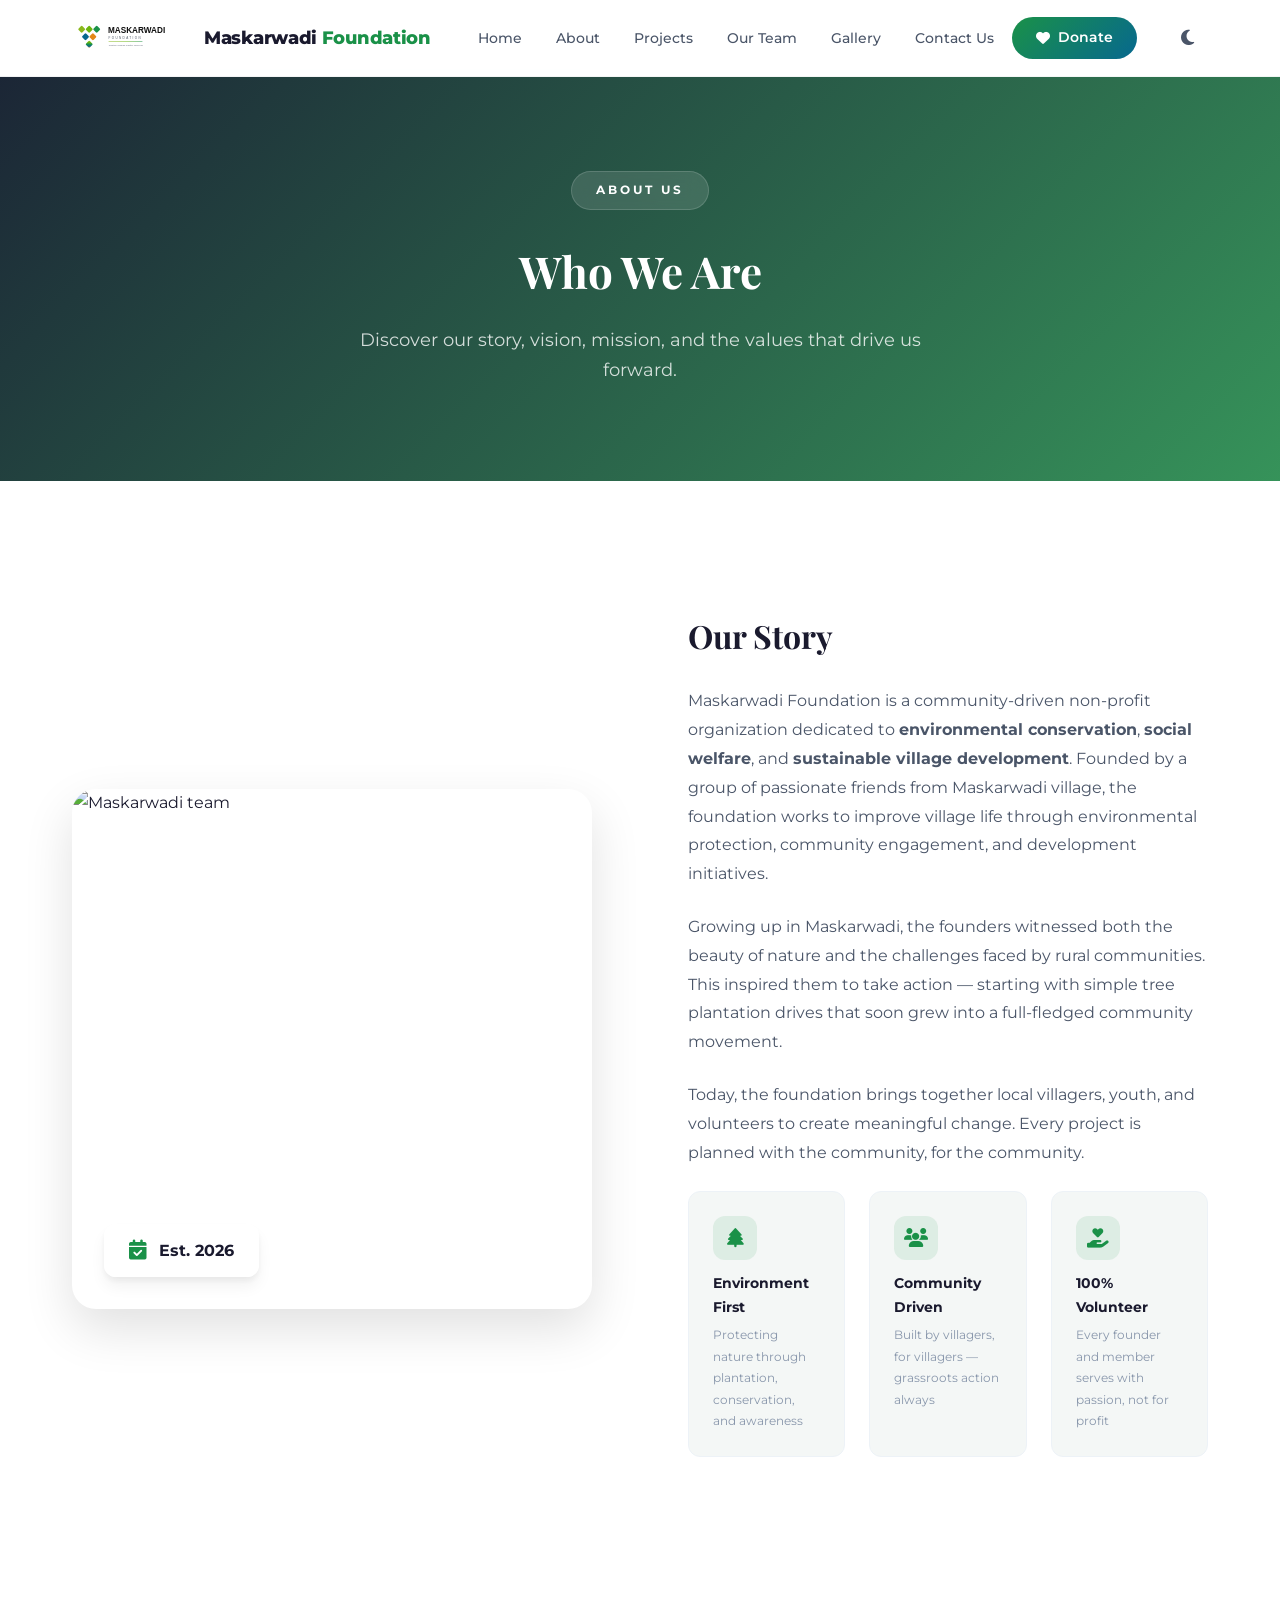
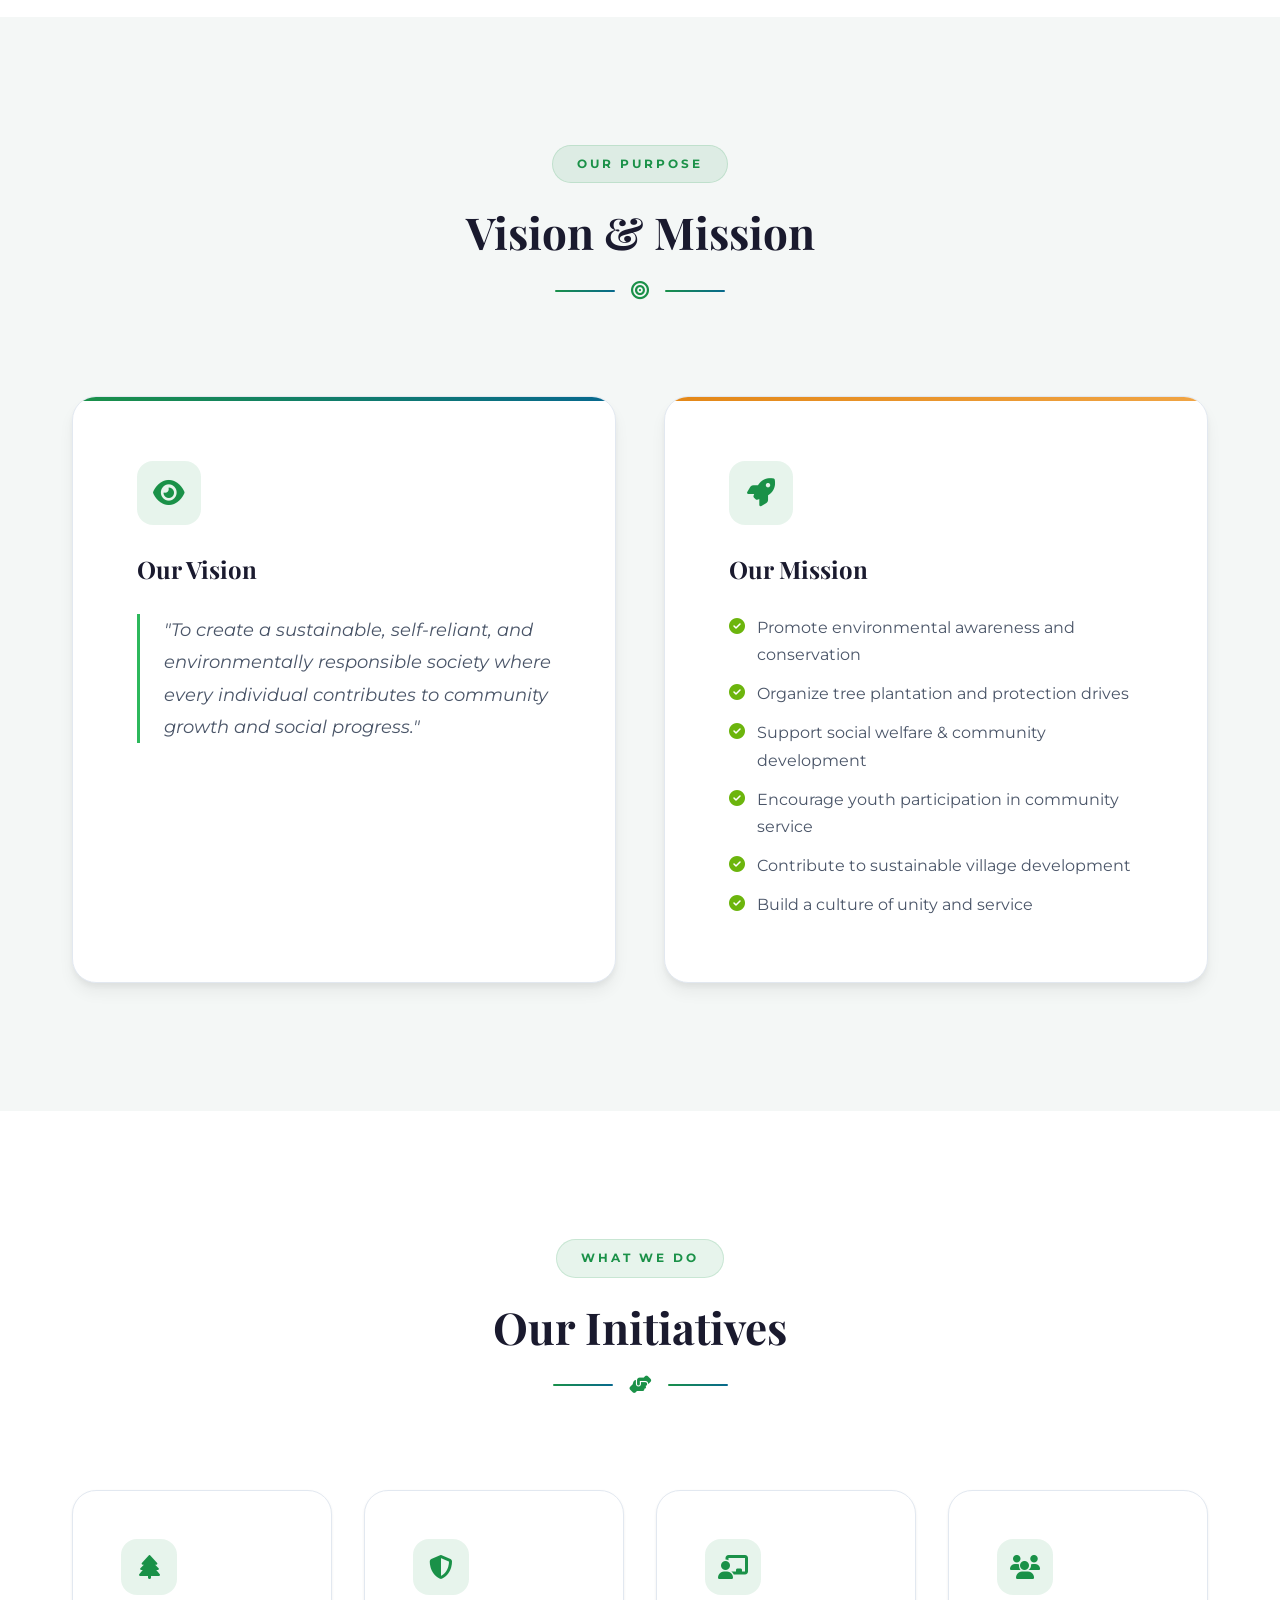
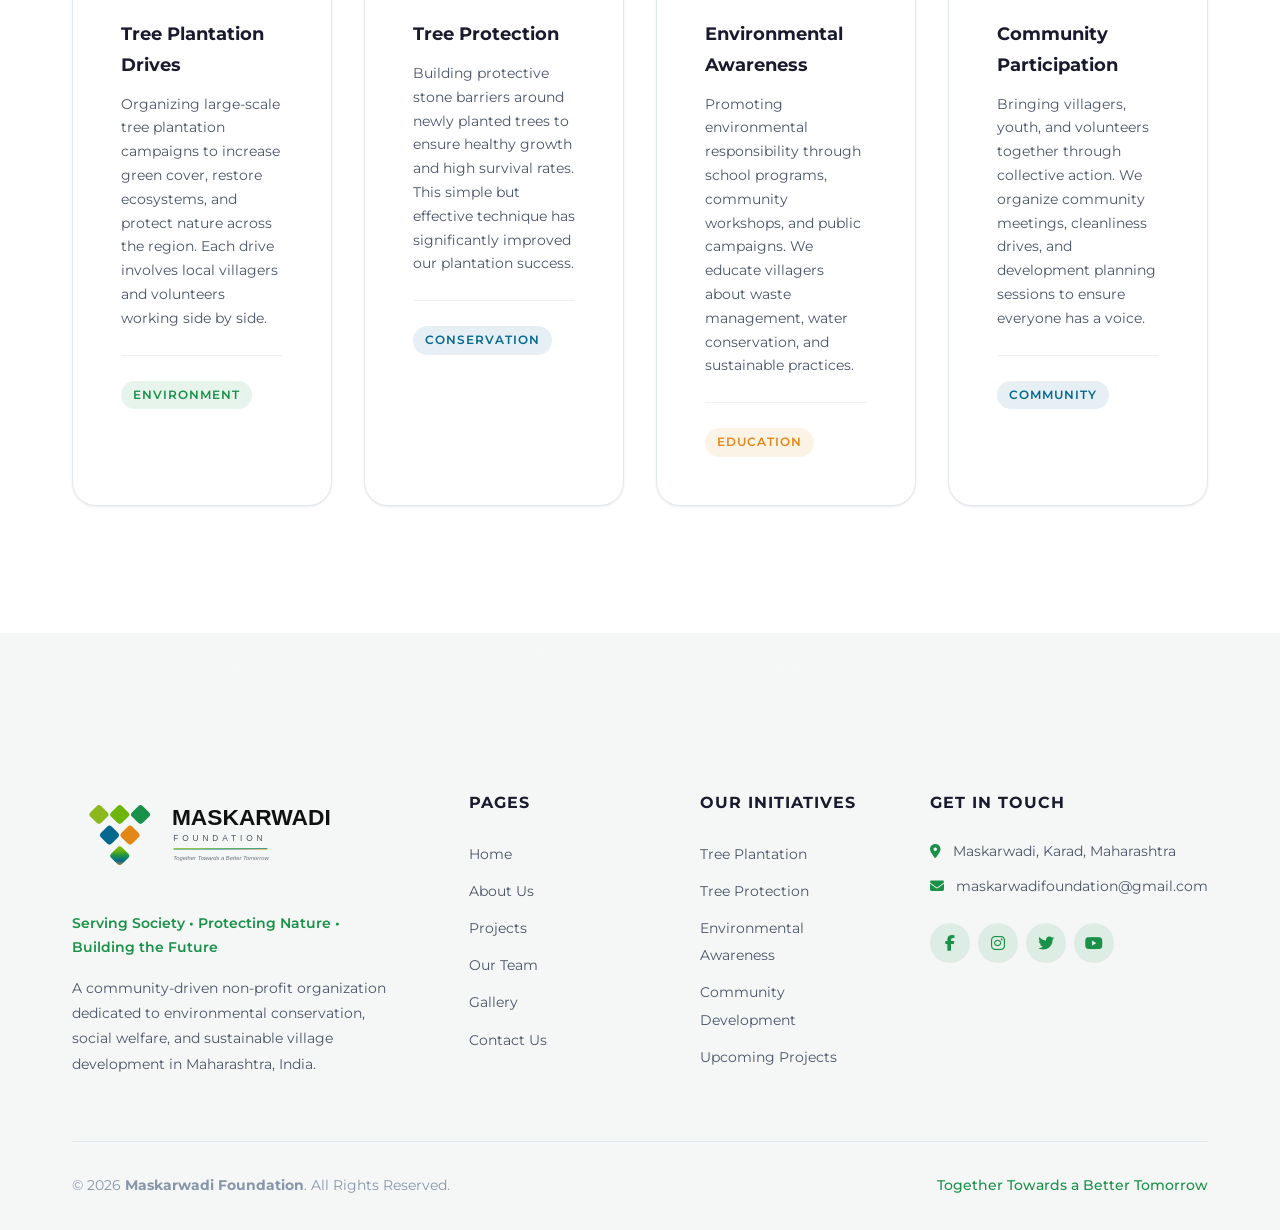
==== commit d830d374: "Fix self-link navigation bug: use absolute paths (/about/) instead of relative (about/) to prevent /" ====
--- a/about/index.html
+++ b/about/index.html
@@ -23,19 +23,19 @@
   <!-- HEADER -->
   <header class="header" id="header">
     <div class="container nav-container">
-      <a href="../index.html" class="logo">
+      <a href="/" class="logo">
         <img src="../images/logo.svg" alt="Maskarwadi Foundation" class="logo-img" height="38">
         <span class="logo-text">Maskarwadi <span class="logo-highlight">Foundation</span></span>
       </a>
       <nav class="navbar" id="navbar" aria-label="Main navigation">
         <ul class="nav-menu" id="navMenu">
-          <li class="nav-item"><a href="../index.html" class="nav-link">Home</a></li>
-          <li class="nav-item"><a href="about/" class="nav-link active">About</a></li>
-          <li class="nav-item"><a href="../projects/" class="nav-link">Projects</a></li>
-          <li class="nav-item"><a href="../team/" class="nav-link">Our Team</a></li>
-          <li class="nav-item"><a href="../gallery/" class="nav-link">Gallery</a></li>
-          <li class="nav-item"><a href="../contact/" class="nav-link">Contact Us</a></li>
-          <li class="nav-item"><a href="../contact/#donate" class="nav-link nav-donate-btn"><i class="fas fa-heart"></i> Donate</a></li>
+          <li class="nav-item"><a href="/" class="nav-link">Home</a></li>
+          <li class="nav-item"><a href="/about/" class="nav-link active">About</a></li>
+          <li class="nav-item"><a href="/projects/" class="nav-link">Projects</a></li>
+          <li class="nav-item"><a href="/team/" class="nav-link">Our Team</a></li>
+          <li class="nav-item"><a href="/gallery/" class="nav-link">Gallery</a></li>
+          <li class="nav-item"><a href="/contact/" class="nav-link">Contact Us</a></li>
+          <li class="nav-item"><a href="/contact/#donate" class="nav-link nav-donate-btn"><i class="fas fa-heart"></i> Donate</a></li>
         </ul>
       </nav>
       <div class="nav-actions">
@@ -199,12 +199,12 @@
         <div class="footer-links">
           <h4>Pages</h4>
           <ul>
-            <li><a href="../index.html">Home</a></li>
-            <li><a href="about/">About Us</a></li>
-            <li><a href="../projects/">Projects</a></li>
-            <li><a href="../team/">Our Team</a></li>
-            <li><a href="../gallery/">Gallery</a></li>
-            <li><a href="../contact/">Contact Us</a></li>
+            <li><a href="/">Home</a></li>
+            <li><a href="/about/">About Us</a></li>
+            <li><a href="/projects/">Projects</a></li>
+            <li><a href="/team/">Our Team</a></li>
+            <li><a href="/gallery/">Gallery</a></li>
+            <li><a href="/contact/">Contact Us</a></li>
           </ul>
         </div>
         <div class="footer-links">
@@ -214,7 +214,7 @@
             <li><a href="#work">Tree Protection</a></li>
             <li><a href="#work">Environmental Awareness</a></li>
             <li><a href="#work">Community Development</a></li>
-            <li><a href="../projects/">Upcoming Projects</a></li>
+            <li><a href="/projects/">Upcoming Projects</a></li>
           </ul>
         </div>
         <div class="footer-contact">
